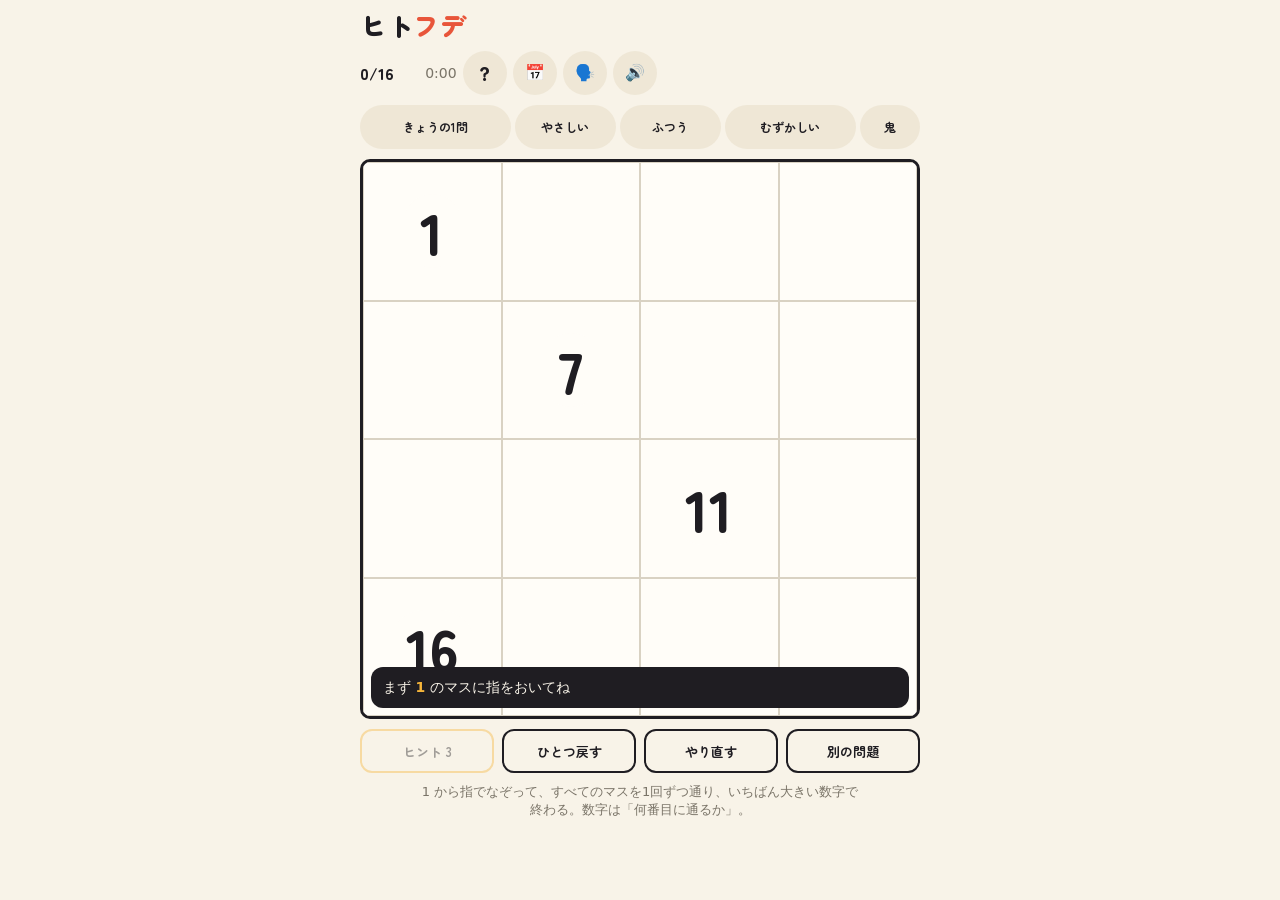
==== index.html @ 465e0c3b "Make challenge result replies explicit and preview-free" ====
<!doctype html>
<html lang="ja">
<head>
<meta charset="utf-8">
<meta name="viewport" content="width=device-width,initial-scale=1,viewport-fit=cover">
<title>ヒトフデ｜一筆書きロジックパズル</title>
<meta name="description" content="数字の手がかりをたよりに、すべてのマスを一筆でつなごう。毎日の問題や友だちとのタイム対戦も楽しめる無料パズル。">
<meta property="og:type" content="website">
<meta property="og:locale" content="ja_JP">
<meta property="og:site_name" content="ヒトフデ">
<meta property="og:title" content="ヒトフデ｜一筆書きロジックパズル">
<meta property="og:description" content="数字の手がかりをたよりに、すべてのマスを一筆でつなごう。毎日の問題や友だちとのタイム対戦も楽しめる無料パズル。">
<meta property="og:url" content="https://koheisuzuk25252525.github.io/hitofude/">
<meta property="og:image" content="https://koheisuzuk25252525.github.io/hitofude/assets/og-image.png">
<meta property="og:image:width" content="1200">
<meta property="og:image:height" content="630">
<meta property="og:image:alt" content="ヒトフデ。数字をたよりに、ひと筆でつなごう。">
<meta name="twitter:card" content="summary_large_image">
<meta name="twitter:title" content="ヒトフデ｜一筆書きロジックパズル">
<meta name="twitter:description" content="数字の手がかりをたよりに、すべてのマスを一筆でつなぐ無料パズル。">
<meta name="twitter:image" content="https://koheisuzuk25252525.github.io/hitofude/assets/og-image.png">
<meta name="claude:viewport-fit-sides" content="cover">
<link rel="stylesheet" href="https://fonts.googleapis.com/css2?family=Zen+Maru+Gothic:wght@500;700;900&display=swap">
<style>
[hidden]{display:none!important}
/* Layout: one-screen app. Header strip, square board centered, controls below. Flat pop palette shared with the book cover. */
:root{
  --bg:#f8f3e8; --fg:#1f1d22; --muted:#7a7468; --line:#d9d2c3; --cell:#fffdf8;
  --acc:#e8553a; --acc2:#2a9d9b; --acc3:#f6b53a; --ok:#2a9d6b; --pill:#efe7d6;
  --font-display:"Zen Maru Gothic","Hiragino Maru Gothic ProN","Hiragino Sans","Noto Sans JP",system-ui,sans-serif;
  --font-body:"Hiragino Sans","Noto Sans JP",system-ui,-apple-system,sans-serif;
}
@media (prefers-color-scheme: dark){ :root:not([data-theme="light"]){
  --bg:#1b1917; --fg:#f2ece0; --muted:#9a9388; --line:#3a3630; --cell:#262320;
  --acc:#ff7a5c; --acc2:#3fc0bd; --acc3:#ffc85a; --ok:#4fc08d; --pill:#2b2824; color-scheme:dark } }
:root[data-theme="dark"]{
  --bg:#1b1917; --fg:#f2ece0; --muted:#9a9388; --line:#3a3630; --cell:#262320;
  --acc:#ff7a5c; --acc2:#3fc0bd; --acc3:#ffc85a; --ok:#4fc08d; --pill:#2b2824; color-scheme:dark }
html,body{height:100%;width:100%;margin:0;overflow:hidden;overscroll-behavior:none}
body{position:fixed;inset:0;background:var(--bg);color:var(--fg);font-family:var(--font-body)}
.app-scroll{position:absolute;inset:0;overflow-y:auto;overflow-x:hidden;overscroll-behavior:none;
  -webkit-overflow-scrolling:touch;
  padding-left:max(16px,env(safe-area-inset-left,0px));padding-right:max(16px,env(safe-area-inset-right,0px));
  padding-block:6px 16px;display:flex;flex-direction:column;align-items:center;gap:10px;box-sizing:border-box;
  overscroll-behavior:none;touch-action:manipulation;-webkit-user-select:none;user-select:none}
.app-scroll>*{flex-shrink:0}
.top{width:100%;max-width:560px;display:grid;gap:8px;min-width:0}
h1{font-family:var(--font-display);font-weight:900;font-size:26px;margin:0;letter-spacing:.02em}
h1 span{color:var(--acc)}
.stats{font-variant-numeric:tabular-nums;color:var(--muted);font-size:14px;display:flex;align-items:center;flex-wrap:wrap;gap:6px;min-width:0}
#best{flex-basis:100%;order:1;overflow-wrap:anywhere}
.tabs{width:100%;max-width:560px;display:grid;grid-template-columns:minmax(0,1.5fr) repeat(2,minmax(0,1fr)) minmax(0,1.3fr) minmax(0,.6fr);gap:4px}
.tab{flex:1;border:0;background:var(--pill);color:var(--fg);font-family:var(--font-display);font-weight:700;
  font-size:12px;padding:9px 1px;min-width:0;min-height:44px;border-radius:999px;cursor:pointer;white-space:normal;overflow-wrap:anywhere;line-height:1.3}
.tab[aria-selected="true"]{background:var(--acc);color:#fff}
.tab:focus-visible,button:focus-visible{outline:3px solid var(--acc2);outline-offset:2px}
.boardwrap{width:100%;max-width:560px;position:relative;display:flex;align-items:center;justify-content:center}
.board{position:relative;width:100%;aspect-ratio:1;touch-action:none;box-sizing:border-box;
  background:var(--cell);border:3px solid var(--fg);border-radius:10px;overflow:hidden}
.board svg{position:absolute;inset:0;width:100%;height:100%;pointer-events:none}
.cells{position:absolute;inset:0;display:grid;grid-auto-rows:minmax(0,1fr)}
.c{min-height:0;min-width:0}
.c{display:flex;align-items:center;justify-content:center;font-family:var(--font-display);font-weight:900;
  color:var(--fg);border:1px solid var(--line);box-sizing:border-box;position:relative}
.c.vis{background:color-mix(in srgb,var(--acc) 18%,var(--cell))}
.c .n{position:relative;z-index:2;background:var(--cell);border-radius:999px;line-height:1;padding:.14em .3em}
.c.vis .n{background:transparent;color:#fff}
.c .k{position:absolute;left:4px;top:2px;font-size:.5em;font-weight:700;color:var(--fg);opacity:.55;z-index:2;line-height:1;font-variant-numeric:tabular-nums}
.c.head .k{opacity:1;color:var(--acc);font-size:.62em}
#count{font-family:var(--font-display);font-weight:900;color:var(--fg);font-size:16px}
#langtag{font-size:16px;min-width:1.2em}
.c.bad{animation:shake .25s}
@keyframes shake{25%{transform:translateX(-3px)}75%{transform:translateX(3px)}}
.c.just{animation:pop .28s cubic-bezier(.2,1.4,.4,1)}
@keyframes pop{0%{transform:scale(.86)}60%{transform:scale(1.08)}100%{transform:scale(1)}}
.c.hit .n{animation:ping .5s ease-out}
@keyframes ping{0%{transform:scale(1)}40%{transform:scale(1.45)}100%{transform:scale(1)}}
.c.win{animation:wave .6s ease-out both}
@keyframes wave{0%{background:var(--cell)}50%{background:color-mix(in srgb,var(--acc3) 60%,var(--cell))}100%{background:color-mix(in srgb,var(--acc) 18%,var(--cell))}}
#svg .head{animation:breathe 1.2s ease-in-out infinite;transform-box:fill-box;transform-origin:center}
@keyframes breathe{0%,100%{transform:scale(1);opacity:1}50%{transform:scale(1.35);opacity:.75}}
#svg .draw{stroke-dasharray:1000;stroke-dashoffset:1000;animation:draw 1.1s ease-out forwards}
@keyframes draw{to{stroke-dashoffset:0}}
#fx{position:absolute;inset:0;width:100%;height:100%;pointer-events:none;z-index:6}
.done{opacity:0;transform:scale(.96)}
.done.in{animation:rise .45s cubic-bezier(.2,1.3,.4,1) .35s forwards}
@keyframes rise{to{opacity:1;transform:scale(1)}}
.done h2{animation:none}
.iconbtn{border:0;background:var(--pill);color:var(--fg);width:44px;height:44px;flex:0 0 44px;border-radius:999px;font-size:16px;cursor:pointer;line-height:1}
.iconbtn[aria-pressed="false"]{opacity:.5}
#tab-oni{flex:.55}
#help{font-family:var(--font-display);font-weight:900}
.bar .btn{padding:10px 4px;font-size:13px}
#hint{border-color:var(--acc3)}
#hint:disabled{opacity:.4}
.c.glow{animation:glow 1s ease-in-out 3;box-shadow:inset 0 0 0 4px var(--acc3)}
@keyframes glow{50%{box-shadow:inset 0 0 0 4px var(--acc3),0 0 18px 4px var(--acc3)}}
.c.wrong{box-shadow:inset 0 0 0 4px var(--acc)}
.loading{position:absolute;inset:0;display:flex;flex-direction:column;align-items:center;justify-content:center;gap:10px;background:var(--cell);z-index:7;color:var(--muted);font-family:var(--font-display)}
.loading p{margin:0}
.spin{width:44px;height:44px;flex:0 0 44px;border-radius:50%;border:4px solid var(--line);border-top-color:var(--acc);animation:sp .8s linear infinite}
@keyframes sp{to{transform:rotate(360deg)}}
.coach{position:absolute;left:8px;right:8px;bottom:8px;z-index:6;background:var(--fg);color:var(--bg);border-radius:12px;padding:10px 12px;font-size:14px;line-height:1.5;pointer-events:none}
.coach b{color:var(--acc3)}
#cal[aria-pressed="false"]{opacity:1}
.panel{width:100%;max-width:560px;background:var(--pill);border-radius:14px;padding:10px 12px;box-sizing:border-box}
.panelhead{display:flex;justify-content:space-between;align-items:baseline;font-family:var(--font-display);margin-bottom:6px}
#streak{color:var(--acc);font-weight:900}
.calgrid{display:grid;grid-template-columns:repeat(7,1fr);gap:4px;font-variant-numeric:tabular-nums;font-size:12px}
.calgrid .d{aspect-ratio:1;display:flex;align-items:center;justify-content:center;border-radius:8px;background:var(--cell);color:var(--muted)}
.calgrid .d.done{background:var(--acc);color:#fff;font-weight:700}
.calgrid .d.today{outline:2px solid var(--acc2)}
.calgrid .w{text-align:center;color:var(--muted);font-size:11px}
.banner{width:100%;max-width:560px;background:color-mix(in srgb,var(--acc2) 18%,var(--bg));border:2px solid var(--acc2);border-radius:12px;padding:8px 12px;box-sizing:border-box;font-size:14px;text-align:center}
.banner strong{font-family:var(--font-display);font-variant-numeric:tabular-nums}
.verdict{font-family:var(--font-display);font-weight:900;font-size:18px;color:var(--acc2);margin:0}
.bar{width:100%;max-width:560px;display:grid;grid-template-columns:repeat(2,minmax(0,1fr));gap:8px}
@media(min-width:480px){.bar{grid-template-columns:repeat(4,minmax(0,1fr))}}
.btn{flex:1;border:2px solid var(--fg);background:transparent;color:var(--fg);font-family:var(--font-display);
  font-weight:700;font-size:14px;padding:10px;min-height:44px;min-width:0;overflow-wrap:anywhere;border-radius:12px;cursor:pointer}
.btn.primary{background:var(--fg);color:var(--bg)}
.hint{color:var(--muted);font-size:13px;text-align:center;max-width:440px;margin:0}
.hint.compact{display:none}
.top,.tabs,.bar{max-width:560px}
.done{position:absolute;inset:0;display:flex;flex-direction:column;align-items:center;justify-content:center;gap:8px;
  background:color-mix(in srgb,var(--bg) 88%,transparent);border-radius:10px;z-index:5;text-align:center;padding:16px}
.done h2{font-family:var(--font-display);font-weight:900;font-size:28px;margin:0;color:var(--acc)}
.done p{margin:0;font-variant-numeric:tabular-nums}
.done .row{display:flex;width:100%;max-width:360px;gap:8px;flex-wrap:wrap;justify-content:center}
.done .row .btn{flex:1 1 calc(50% - 8px);min-height:48px}
.credits{max-width:560px;width:100%;display:flex;flex-wrap:wrap;justify-content:center;gap:12px;font-size:12px;color:var(--muted);padding-bottom:12px}
.credits a{color:inherit;overflow-wrap:anywhere}
.toast{position:fixed;left:50%;bottom:calc(20px + env(safe-area-inset-bottom,0px));transform:translateX(-50%);
  background:var(--fg);color:var(--bg);padding:8px 14px;border-radius:999px;font-size:13px;opacity:0;transition:opacity .2s;pointer-events:none}
.toast.show{opacity:1}
@media (prefers-reduced-motion:reduce){.spin,.c.glow,.c.bad,.c.just,.c.hit .n,.c.win,#svg .head,#svg .draw{animation:none}.toast{transition:none}.done{opacity:1;transform:none}}
</style>
</head>
<body>
<main class="app-scroll" id="appScroll" aria-label="ヒトフデ">
<div class="top">
  <h1>ヒト<span>フデ</span></h1>
  <div class="stats"><span id="count">0/36</span><span id="langtag" aria-hidden="true"></span><span id="timer">0:00</span><span id="best" hidden></span><button class="iconbtn" id="help" aria-label="あそびかた">？</button><button class="iconbtn" id="cal" aria-pressed="false" aria-label="カレンダー">📅</button><button class="iconbtn" id="voice" aria-pressed="true" aria-label="数える声">🗣️</button><button class="iconbtn" id="snd" aria-pressed="true" aria-label="効果音">🔊</button></div>
</div>
<div class="tabs" role="tablist">
  <button class="tab" role="tab" data-mode="daily" aria-selected="true" id="tab-daily">きょうの1問</button>
  <button class="tab" role="tab" data-mode="easy" aria-selected="false" id="tab-easy">やさしい</button>
  <button class="tab" role="tab" data-mode="medium" aria-selected="false" id="tab-medium">ふつう</button>
  <button class="tab" role="tab" data-mode="hard" aria-selected="false" id="tab-hard">むずかしい</button>
  <button class="tab" role="tab" data-mode="oni" aria-selected="false" id="tab-oni">鬼</button>
</div>
<div class="panel" id="calpanel" hidden>
  <div class="panelhead"><strong id="calTitle"></strong><span id="streak"></span></div>
  <div class="calgrid" id="calgrid"></div>
  <p class="hint" style="margin-top:6px">きょうの1問をクリアした日に色がつきます。連続日数がストリーク。</p>
</div>
<div class="banner" id="challenge" hidden></div>
<div class="boardwrap">
  <div class="board" id="board">
    <div class="cells" id="cells"></div>
    <svg id="svg" viewBox="0 0 100 100" preserveAspectRatio="none" aria-hidden="true"></svg>
    <canvas id="fx" aria-hidden="true"></canvas>
    <div class="loading" id="loading" hidden><div class="spin"></div><p>鬼の問題を生成中…</p></div>
    <div class="loading" id="generationError" hidden role="alert">
      <p>問題を作れませんでした。</p>
      <button class="btn" id="retryGeneration">同じ問題でもう一度</button>
      <button class="btn" id="leaveGeneration">ふつうで遊ぶ</button>
    </div>
    <div class="done" id="done" hidden>
      <h2>クリア！</h2>
      <p id="doneText"></p>
      <div class="row">
        <button class="btn primary" id="share">結果をコピー</button>
        <button class="btn" id="dare">対戦を挑む</button>
        <button class="btn" id="copyDare">リンクをコピー</button>
        <button class="btn" id="next">つぎの問題</button>
      </div>
    </div>
  </div>
</div>
<div class="bar">
  <button class="btn" id="hint">ヒント <span id="hintLeft">3</span></button>
  <button class="btn" id="undo">ひとつ戻す</button>
  <button class="btn" id="clear">やり直す</button>
  <button class="btn" id="new">別の問題</button>
</div>
<p class="hint" id="instructions">1 から指でなぞって、すべてのマスを1回ずつ通り、いちばん大きい数字で終わる。数字は「何番目に通るか」。</p>
<footer class="credits" id="credits" hidden aria-label="制作者・作品一覧"></footer>
<div class="toast" id="toast" role="status"></div>
</main>

<script>
// ---------- seeded RNG ----------
function mulberry32(a){return function(){a|=0;a=a+0x6D2B79F5|0;let t=Math.imul(a^a>>>15,1|a);t=t+Math.imul(t^t>>>7,61|t)^t;return((t^t>>>14)>>>0)/4294967296}}
function shuffle(arr,rnd){for(let i=arr.length-1;i>0;i--){const j=Math.floor(rnd()*(i+1));[arr[i],arr[j]]=[arr[j],arr[i]]}return arr}

// ---------- generator (port of gen/path.py) ----------
function neighbors(r,c,R,C){const o=[];if(r+1<R)o.push([r+1,c]);if(r>0)o.push([r-1,c]);if(c+1<C)o.push([r,c+1]);if(c>0)o.push([r,c-1]);return o}
function randomHamiltonianPath(R,C,rnd){
  let path=[];for(let r=0;r<R;r++){const cols=[];for(let c=0;c<C;c++)cols.push(c);if(r%2)cols.reverse();for(const c of cols)path.push([r,c])}
  const n=path.length,iters=n*n*4;
  for(let it=0;it<iters;it++){
    if(rnd()<0.5)path.reverse();
    const end=path[n-1],prev=path[n-2];
    const cand=neighbors(end[0],end[1],R,C).filter(q=>!(q[0]===prev[0]&&q[1]===prev[1]));
    if(!cand.length)continue;
    const q=cand[Math.floor(rnd()*cand.length)];
    const i=path.findIndex(p=>p[0]===q[0]&&p[1]===q[1]);
    const tail=path.splice(i+1);tail.reverse();path=path.concat(tail);
  }
  if(rnd()<0.5)path.reverse();
  return path;
}
// clues: Map key "r,c" -> k (1-based)
function countSolutions(R,C,clues,limit=2){
  const N=R*C;const posOf=new Map();const grid=new Map();
  for(const [key,k] of clues){posOf.set(k,key.split(',').map(Number));grid.set(key,k)}
  const start=posOf.get(1),end=posOf.get(N);if(!start||!end)return 0;
  const nums=[...posOf.keys()].sort((a,b)=>a-b);
  const nextClue=k=>{let lo=0,hi=nums.length;while(lo<hi){const m=(lo+hi)>>1;if(nums[m]<=k)lo=m+1;else hi=m}return lo<nums.length?nums[lo]:null};
  const vis=Array.from({length:R},()=>new Array(C).fill(false));let found=0;
  function deadEnd(r,c,k){
    for(let rr=0;rr<R;rr++)for(let cc=0;cc<C;cc++){
      if(vis[rr][cc])continue;let deg=0,adj=false;
      for(const [nr,nc] of neighbors(rr,cc,R,C)){if(nr===r&&nc===c)adj=true;else if(!vis[nr][nc])deg++}
      if(deg===0){if(!(adj&&k+1===N&&rr===end[0]&&cc===end[1]))return true}
      else if(deg===1&&!adj&&!(rr===end[0]&&cc===end[1]))return true;
    }return false;
  }
  function dfs(r,c,k){
    if(found>=limit)return;
    if(k===N){found++;return}
    if(N-k>2&&deadEnd(r,c,k))return;
    const nk=nextClue(k);
    if(nk!==null){const [tr,tc]=posOf.get(nk);const d=Math.abs(tr-r)+Math.abs(tc-c),rem=nk-k;if(d>rem||((rem-d)&1))return}
    for(const [nr,nc] of neighbors(r,c,R,C)){
      if(vis[nr][nc])continue;const g=grid.get(nr+','+nc);
      if(g!==undefined&&g!==k+1)continue;
      if(g===undefined&&nk!==null&&k+1===nk)continue;
      vis[nr][nc]=true;dfs(nr,nc,k+1);vis[nr][nc]=false;
    }
  }
  vis[start[0]][start[1]]=true;dfs(start[0],start[1],1);return found;
}
function makePuzzle(R,C,difficulty,rnd){
  const path=randomHamiltonianPath(R,C,rnd),N=path.length;
  const key=p=>p[0]+','+p[1];
  const clues=new Map([[key(path[0]),1],[key(path[N-1]),N]]);
  const pool=shuffle([...Array(N-2).keys()].map(i=>i+1),rnd);
  while(countSolutions(R,C,clues)!==1){if(!pool.length)break;const i=pool.pop();clues.set(key(path[i]),i+1)}
  const removable=shuffle([...clues.keys()].filter(k=>clues.get(k)!==1&&clues.get(k)!==N),rnd);
  for(const k of removable){const v=clues.get(k);clues.delete(k);if(countSolutions(R,C,clues)!==1)clues.set(k,v)}
  const extra={easy:Math.max(2,Math.floor(N/6)),medium:Math.max(1,Math.floor(N/12)),hard:0}[difficulty];
  const cand=shuffle(path.filter(p=>!clues.has(key(p))),rnd);
  for(const p of cand.slice(0,extra))clues.set(key(p),path.findIndex(q=>q[0]===p[0]&&q[1]===p[1])+1);
  return {R,C,path,clues,difficulty};
}

// ---------- worker: 8×8 は数秒かかるので別スレッドで生成 ----------
const GENERATION_TIMEOUT_MS=20000;
let generationJob=null;
function cancelGeneration(){generationJob?.cancel()}
function genAsync(R,C,diff,sd){
  return new Promise((resolve,reject)=>{
    let worker=null,url=null,timer=null,settled=false;
    const complete=(error,p)=>{
      if(settled)return;settled=true;
      clearTimeout(timer);worker?.terminate();if(url)URL.revokeObjectURL(url);
      if(generationJob===job)generationJob=null;
      error?reject(error):resolve(p);
    };
    const job={cancel:()=>complete(new Error('generation cancelled'))};
    generationJob=job;
    try{
      const code=[mulberry32,shuffle,neighbors,randomHamiltonianPath,countSolutions,makePuzzle].map(f=>f.toString()).join('\n')+
        '\nonmessage=e=>{const {R,C,diff,sd}=e.data;postMessage(makePuzzle(R,C,diff,mulberry32(sd)))}';
      url=URL.createObjectURL(new Blob([code],{type:'text/javascript'}));
      worker=new Worker(url);
      worker.onmessage=e=>{
        const p=e.data;
        if(!p||p.R!==R||p.C!==C||!Array.isArray(p.path)||p.path.length!==R*C||!(p.clues instanceof Map)){
          complete(new Error('invalid generation result'));return;
        }
        complete(null,p);
      };
      worker.onerror=e=>{e.preventDefault();complete(new Error('worker error'))};
      worker.onmessageerror=()=>complete(new Error('worker message error'));
      timer=setTimeout(()=>complete(new Error('generation timeout')),GENERATION_TIMEOUT_MS);
      worker.postMessage({R,C,diff,sd});
    }catch(error){complete(error)}
  });
}
const TUTORIAL={R:4,C:4,difficulty:'easy',
  path:[[0,0],[0,1],[0,2],[0,3],[1,3],[1,2],[1,1],[1,0],[2,0],[2,1],[2,2],[2,3],[3,3],[3,2],[3,1],[3,0]],
  clues:new Map([['0,0',1],['3,0',16],['1,1',7],['2,2',11]])};

// ---------- audio (WebAudio synth, no files) ----------
const SFX={ctx:null,on:true,master:null,
  init(){if(this.ctx)return;try{this.ctx=new (window.AudioContext||window.webkitAudioContext)();this.master=this.ctx.createGain();this.master.gain.value=0.35;this.master.connect(this.ctx.destination)}catch(e){}},
  resume(){if(this.ctx&&this.ctx.state==='suspended')this.ctx.resume()},
  tone(freq,{type='triangle',dur=0.22,vol=1,delay=0,detune=0,glide=0}={}){
    if(!this.on||!this.ctx)return;const t=this.ctx.currentTime+delay;
    const o=this.ctx.createOscillator(),g=this.ctx.createGain();o.type=type;o.frequency.setValueAtTime(freq,t);o.detune.value=detune;
    if(glide)o.frequency.exponentialRampToValueAtTime(glide,t+dur);
    g.gain.setValueAtTime(0,t);g.gain.linearRampToValueAtTime(vol,t+0.006);g.gain.exponentialRampToValueAtTime(0.0008,t+dur);
    o.connect(g);g.connect(this.master);o.start(t);o.stop(t+dur+0.02);
  },
  // 1手目 C3 から最後の手で C7 に届くよう、4オクターブを N-1 等分してリセットせず上がり続ける
  total:36,
  freq(i){const n=Math.max(2,this.total);return 130.81*Math.pow(2,4*i/(n-1))},
  step(i){const f=this.freq(i);this.tone(f,{type:'triangle',dur:0.2,vol:0.9});this.tone(f*2,{type:'sine',dur:0.12,vol:0.18})},
  hit(i){this.step(i);const f=this.freq(i)*1.5;this.tone(f,{type:'sine',dur:0.5,vol:0.35,delay:0.02});this.tone(f*2,{type:'sine',dur:0.4,vol:0.1,delay:0.05})},
  back(i){this.tone(this.freq(Math.max(0,i))*0.5,{type:'sine',dur:0.14,vol:0.4})},
  bad(){this.tone(130,{type:'square',dur:0.13,vol:0.25,glide:70});this.tone(98,{type:'triangle',dur:0.18,vol:0.3,glide:60})},
  start(){this.tone(523.25,{type:'sine',dur:0.12,vol:0.3});this.tone(783.99,{type:'sine',dur:0.18,vol:0.25,delay:0.07})},
  clear(){const chord=[523.25,659.25,783.99,1046.5,1318.5];chord.forEach((f,i)=>{this.tone(f,{type:'triangle',dur:0.6,vol:0.6,delay:i*0.07});this.tone(f*2,{type:'sine',dur:0.5,vol:0.15,delay:i*0.07})});
    this.tone(2093,{type:'sine',dur:1.2,vol:0.2,delay:0.4})},
};
function buzz(ms){try{navigator.vibrate?.(ms)}catch(e){}}

// ---------- voice: 日本語で数える ----------
const VOICE={on:true,voices:[],
  init(){if(!('speechSynthesis' in window))return;const load=()=>{this.voices=speechSynthesis.getVoices()};load();speechSynthesis.onvoiceschanged=load},
  pick(lang){const v=this.voices;return v.find(x=>x.lang===lang)||v.find(x=>x.lang.startsWith(lang.slice(0,2)))||null},
  say(n){
    const lang='ja-JP';$('langtag').textContent='';
    if(!this.on||!('speechSynthesis' in window))return;
    try{speechSynthesis.cancel();const u=new SpeechSynthesisUtterance(String(n));u.lang=lang;const v=this.pick(lang);if(v)u.voice=v;u.rate=1.15;u.pitch=1.05;u.volume=0.9;speechSynthesis.speak(u)}catch(e){}
  },
  stop(){try{speechSynthesis.cancel()}catch(e){}$('langtag').textContent=''}
};

// ---------- audio unlock (iOS は pointerdown では音が解禁されない) ----------
try{if(navigator.audioSession)navigator.audioSession.type='playback'}catch(e){}   // マナーモードでも鳴らす（Safari 17+）
let unlocked=false;
function unlockAudio(){
  SFX.init();SFX.resume();
  try{const ctx=SFX.ctx;if(ctx){const b=ctx.createBuffer(1,1,22050),src=ctx.createBufferSource();src.buffer=b;src.connect(ctx.destination);src.start(0)}}catch(e){}
  try{if('speechSynthesis' in window&&!unlocked){VOICE.init();const u=new SpeechSynthesisUtterance(' ');u.volume=0;speechSynthesis.speak(u)}}catch(e){}
  if(SFX.ctx&&SFX.ctx.state==='running'){unlocked=true;for(const ev of ['touchend','click','keydown'])document.removeEventListener(ev,unlockAudio,true)}
}
for(const ev of ['touchend','click','keydown'])document.addEventListener(ev,unlockAudio,true);

// ---------- fx (confetti on canvas) ----------
const FX={cv:null,cx:null,parts:[],raf:0,
  burst(n=90){
    this.cv=this.cv||$('fx');const r=this.cv.getBoundingClientRect();this.cv.width=r.width*devicePixelRatio;this.cv.height=r.height*devicePixelRatio;
    this.cx=this.cv.getContext('2d');this.cx.setTransform(devicePixelRatio,0,0,devicePixelRatio,0,0);
    const cs=getComputedStyle(document.documentElement);const cols=['--acc','--acc2','--acc3','--ok'].map(v=>cs.getPropertyValue(v).trim());
    for(let i=0;i<n;i++){const a=-Math.PI/2+(Math.random()-0.5)*1.6;const sp=5+Math.random()*7;
      this.parts.push({x:r.width/2,y:r.height*0.55,vx:Math.cos(a)*sp,vy:Math.sin(a)*sp,g:0.22,w:4+Math.random()*5,h:6+Math.random()*8,rot:Math.random()*6.3,vr:(Math.random()-0.5)*0.3,c:cols[i%cols.length],life:1})}
    if(!this.raf)this.tick();
  },
  tick(){this.raf=requestAnimationFrame(()=>this.tick());const c=this.cx,r=this.cv.getBoundingClientRect();c.clearRect(0,0,r.width,r.height);
    this.parts=this.parts.filter(p=>p.life>0);
    for(const p of this.parts){p.vy+=p.g;p.x+=p.vx;p.y+=p.vy;p.vx*=0.985;p.rot+=p.vr;p.life-=0.011;
      c.save();c.translate(p.x,p.y);c.rotate(p.rot);c.globalAlpha=Math.max(0,Math.min(1,p.life*1.6));c.fillStyle=p.c;c.fillRect(-p.w/2,-p.h/2,p.w,p.h);c.restore()}
    if(!this.parts.length){cancelAnimationFrame(this.raf);this.raf=0;c.clearRect(0,0,r.width,r.height)}
  }
};

// ---------- game state ----------
const SIZES={easy:[5,5],medium:[6,6],hard:[7,7],daily:[6,6],oni:[8,8],tutorial:[4,4]};
const LABEL={easy:'やさしい',medium:'ふつう',hard:'むずかしい',daily:'きょうの1問',oni:'鬼',tutorial:'れんしゅう'};
const HINTS=3;let hintsLeft=HINTS,hintsUsed=0,coachStep=0;
let mode='daily',puz=null,route=[],seed=0,t0=0,timerId=null,finished=false,drawing=false,mistakes=0,rival=null,finalMs=null;
const SHARE_URL=location.origin+location.pathname;
const $=id=>document.getElementById(id);
const store={get(k){try{return JSON.parse(localStorage.getItem('hitofude:'+k))}catch(e){return null}},set(k,v){try{localStorage.setItem('hitofude:'+k,JSON.stringify(v))}catch(e){}}};
function todayKey(){const d=new Date();return d.getFullYear()*10000+(d.getMonth()+1)*100+d.getDate()}
function fmt(ms){const s=Math.floor(ms/1000);return Math.floor(s/60)+':'+String(s%60).padStart(2,'0')}
function toast(msg){const t=$('toast');t.textContent=msg;t.classList.add('show');clearTimeout(t._h);t._h=setTimeout(()=>t.classList.remove('show'),1500)}

let genToken=0;
function newGame(m,forcedSeed){
  mode=m;const tok=++genToken;
  cancelGeneration();endGesture();
  seed=forcedSeed!==undefined?forcedSeed:(m==='daily'?todayKey():(Date.now()^Math.floor(Math.random()*1e9))>>>0);
  const [R,C]=SIZES[m];
  puz=null;route=[];finished=false;finalMs=null;drawing=false;activePointer=null;lastPointer=null;mistakes=0;hintsLeft=HINTS;hintsUsed=0;VOICE.stop();
  if(!(forcedSeed!==undefined&&rival&&rival.seed===seed))rival=null;
  $('challenge').hidden=!rival;if(rival)$('challenge').innerHTML=`⚔️ 対戦中：相手のタイム <strong>${fmt(rival.ms)}</strong> を超えろ`;
  $('done').hidden=true;$('done').classList.remove('in');
  $('generationError').hidden=true;$('cells').replaceChildren();$('svg').replaceChildren();$('coach')?.remove();
  fitBoard();
  for(const b of document.querySelectorAll('.tab'))b.setAttribute('aria-selected',String(b.dataset.mode===m));
  const best=store.get('best:'+m);$('best').hidden=best===null||m==='tutorial';if(best!==null)$('best').textContent='ベスト '+fmt(best);
  clearInterval(timerId);t0=0;$('timer').textContent='0:00';
  syncHint();updateStreak();
  const diff=m==='daily'?'medium':m==='oni'?'hard':m;
  const apply=p=>{if(tok!==genToken)return;puz=p;SFX.total=R*C;$('loading').hidden=true;render();coach();syncHint()};
  if(m==='tutorial'){coachStep=0;apply(TUTORIAL);return Promise.resolve()}
  if(m==='oni'){
    $('loading').hidden=false;
    return genAsync(R,C,diff,seed).then(apply).catch(()=>{
      if(tok!==genToken)return;
      $('loading').hidden=true;$('generationError').hidden=false;syncHint();
    });
  }
  $('loading').hidden=true;apply(makePuzzle(R,C,diff,mulberry32(seed)));return Promise.resolve();
}
function syncHint(){$('hintLeft').textContent=hintsLeft;$('hint').disabled=!puz||hintsLeft<=0||mode==='tutorial'}
function useHint(){
  if(finished||!puz||hintsLeft<=0)return;
  const sol=puz.path;
  let ok=0;while(ok<route.length&&route[ok][0]===sol[ok][0]&&route[ok][1]===sol[ok][1])ok++;
  const cells=$('cells').children;
  for(const d of cells)d.classList.remove('glow','wrong');
  if(ok<route.length){
    route=route.slice(0,ok);drawRoute();toast(`${ok}マス目までは正解。そこから違う道です`);
    const lastOk=route[route.length-1];if(lastOk)cells[lastOk[0]*puz.C+lastOk[1]].classList.add('wrong');
  }else{
    const nx=sol[route.length];if(!nx)return;
    const d=cells[nx[0]*puz.C+nx[1]];d.classList.add('glow');d.addEventListener('animationend',()=>d.classList.remove('glow'),{once:true});
    toast(`${route.length+1}番目はここ`);
  }
  hintsLeft--;hintsUsed++;syncHint();SFX.init();SFX.tone(1318.5,{type:'sine',dur:0.35,vol:0.4});
  if(!t0)startTimer();
}
const COACH=[
  'まず <b>1</b> のマスに指をおいてね',
  'そのまま右へなぞって、上の段を進もう。<b>7</b> は7番目に通るマス',
  'いいね！ <b>11</b> を11番目に通るように下の段へ',
  '最後は <b>16</b> で終わり。全部のマスを1回ずつ通れたらクリア！'
];
function coach(){
  let el=document.getElementById('coach');
  if(mode!=='tutorial'||finished){el?.remove();return}
  if(!el){el=document.createElement('div');el.id='coach';el.className='coach';$('board').appendChild(el)}
  const n=route.length;coachStep=n===0?0:n<7?1:n<11?2:3;
  el.innerHTML=COACH[coachStep];
}
function startTimer(){if(t0)return;t0=Date.now();timerId=setInterval(()=>{$('timer').textContent=fmt(Date.now()-t0)},500)}

function fitBoard(){
  // 常に横幅いっぱい（上限560px）。高さが足りなければページをスクロールさせる。縮めてマスを小さくすることはしない
  const wrap=document.querySelector('.boardwrap'),b=$('board');
  const size=Math.min(wrap.clientWidth,560);
  b.style.width=size+'px';b.style.height=size+'px';
  const hint=$('instructions');hint.classList.toggle('compact',window.innerHeight<720);
}
function render(){
  const {R,C,clues}=puz;const cells=$('cells');cells.style.gridTemplateColumns=`repeat(${C},minmax(0,1fr))`;cells.style.gridTemplateRows=`repeat(${R},minmax(0,1fr))`;cells.innerHTML='';
  fitBoard();
  const fs=Math.max(14,Math.floor(($('board').clientWidth||360)/C*0.42));
  for(let r=0;r<R;r++)for(let c=0;c<C;c++){
    const d=document.createElement('div');d.className='c';d.dataset.r=r;d.dataset.c=c;d.style.fontSize=fs+'px';
    const k=clues.get(r+','+c);if(k){const s=document.createElement('span');s.className='n';s.textContent=k;d.appendChild(s)}
    cells.appendChild(d);
  }
  drawRoute();
}
function drawRoute(opts={}){
  const {R,C}=puz;const svg=$('svg');
  const pts=route.map(([r,c])=>[(c+0.5)*100/C,(r+0.5)*100/R]);
  const w=Math.max(2.5,100/C*0.34);
  const acc=getComputedStyle(document.documentElement).getPropertyValue('--acc').trim()||'#e8553a';
  let html='';
  if(pts.length>1)html+=`<polyline class="${opts.draw?'draw':''}" points="${pts.map(p=>p.join(',')).join(' ')}" fill="none" style="stroke:${acc};stroke-width:${w};stroke-linecap:round;stroke-linejoin:round"/>`;
  if(pts.length){const [hx,hy]=pts[pts.length-1];html+=`<circle class="head" cx="${hx}" cy="${hy}" r="${w*0.62}" style="fill:${acc}"/>`}
  svg.innerHTML=html;
  const order=new Map(route.map(([r,c],i)=>[r+','+c,i+1]));const headKey=route.length?route[route.length-1].join(','):null;
  for(const d of $('cells').children){const key=d.dataset.r+','+d.dataset.c;const i=order.get(key);
    d.classList.toggle('vis',i!==undefined);d.classList.toggle('head',key===headKey);
    let k=d.querySelector('.k');
    if(i!==undefined&&!puz.clues.has(key)){if(!k){k=document.createElement('span');k.className='k';d.appendChild(k)}k.textContent=i}
    else if(k)k.remove();}
  $('count').textContent=`${route.length}/${R*C}`;
  if(mode==='tutorial')coach();
}
function cellAt(x,y){const el=document.elementFromPoint(x,y);return el&&el.closest('.c')}
function tryStep(r,c){
  if(finished||!puz)return;
  const last=route[route.length-1];
  if(!last){ if(puz.clues.get(r+','+c)===1){route.push([r,c]);startTimer();drawRoute();SFX.start();VOICE.say(1);popCell(r,c,'just');buzz(8)}else{flash(r,c);SFX.bad()};return }
  if(last[0]===r&&last[1]===c)return;
  const prev=route[route.length-2];
  if(prev&&prev[0]===r&&prev[1]===c){route.pop();drawRoute();SFX.back(route.length-1);return}   // backtrack
  if(Math.abs(last[0]-r)+Math.abs(last[1]-c)!==1)return;
  if(route.some(p=>p[0]===r&&p[1]===c)){mistakes++;flash(r,c);SFX.bad();return}
  const k=puz.clues.get(r+','+c),step=route.length+1;
  if(k!==undefined&&k!==step){mistakes++;flash(r,c);SFX.bad();buzz([20,30,20]);toast(`そのマスは ${k} 番目`);return}
  route.push([r,c]);drawRoute();
  const i=route.length-1;
  VOICE.say(i+1);
  if(k!==undefined){SFX.hit(i);popCell(r,c,'hit');buzz(15)}else{SFX.step(i);popCell(r,c,'just');buzz(6)}
  if(route.length===puz.R*puz.C)finish();
}
function popCell(r,c,cls){const d=$('cells').children[r*puz.C+c];d.classList.remove(cls);void d.offsetWidth;d.classList.add(cls);d.addEventListener('animationend',()=>d.classList.remove(cls),{once:true})}
function flash(r,c){const d=$('cells').children[r*puz.C+c];d.classList.remove('bad');void d.offsetWidth;d.classList.add('bad')}
function finish(){
  if(finished||!puz)return;
  finalMs=Math.max(0,Date.now()-t0);finished=true;clearInterval(timerId);
  const ms=finalMs;$('timer').textContent=fmt(ms);
  if(mode!=='tutorial'){const best=store.get('best:'+mode);if(best===null||ms<best){store.set('best:'+mode,ms);$('best').hidden=false;$('best').textContent='ベスト '+fmt(ms)}}
  if(mode==='tutorial')store.set('tut',1);
  document.getElementById('coach')?.remove();
  if(mode==='daily')store.set('daily:'+seed,ms);
  const perfect=(mistakes===0&&hintsUsed===0?'  ✨パーフェクト':`  ミス${mistakes}`)+(hintsUsed?`  💡${hintsUsed}`:'');
  let verdict='';
  if(rival){verdict=ms<rival.ms?`🏆 勝ち！ 相手 ${fmt(rival.ms)}`:ms===rival.ms?`🤝 引き分け ${fmt(rival.ms)}`:`😵 負け… 相手 ${fmt(rival.ms)}`}
  $('doneText').innerHTML=`${LABEL[mode]} ${puz.R}×${puz.C}  ${fmt(ms)}${perfect}`+(verdict?`<br><span class="verdict">${verdict}</span>`:'');
  updateStreak();
  SFX.clear();buzz([30,40,30,40,80]);
  drawRoute({draw:true});
  const cells=$('cells').children;route.forEach(([r,c],i)=>{const d=cells[r*puz.C+c];d.classList.remove('win');d.style.animationDelay=(i*18)+'ms';void d.offsetWidth;d.classList.add('win')});
  setTimeout(()=>FX.burst(110),250);setTimeout(()=>FX.burst(60),650);
  $('next').textContent=mode==='tutorial'?'きょうの1問へ':'つぎの問題';$('dare').hidden=mode==='tutorial';$('copyDare').hidden=mode==='tutorial';
  $('share').textContent=rival?'対戦結果を返信':'結果をコピー';
  const dn=$('done');dn.hidden=false;dn.classList.remove('in');void dn.offsetWidth;dn.classList.add('in');
}
function emojiGrid(){
  const rows=[];for(let r=0;r<puz.R;r++){let row='';for(let c=0;c<puz.C;c++)row+=puz.clues.has(r+','+c)?'🟧':'⬜';rows.push(row)}return rows.join('\n');
}
function modeCode(){return {easy:'e',medium:'m',hard:'h',daily:'d',oni:'o'}[mode]}
function challengeLink(ms){return `${SHARE_URL}#c-${modeCode()}-${seed}-${Math.round(ms/1000)}`}
function shareText(withLink){
  const ms=finalMs??(t0?Math.max(0,Date.now()-t0):0);
  const d=mode==='daily'?new Date(Math.floor(seed/10000),Math.floor(seed/100)%100-1,seed%100):new Date();
  const head=mode==='daily'?`ヒトフデ きょうの1問 ${d.getFullYear()}/${d.getMonth()+1}/${d.getDate()}`:`ヒトフデ ${LABEL[mode]} ${puz.R}×${puz.C}`;
  const st=mode==='daily'?`  🔥${streakDays()}日`:'';
  const perfect=(mistakes===0&&hintsUsed===0?' ✨パーフェクト':` ミス${mistakes}`)+(hintsUsed?` 💡${hintsUsed}`:'');
  return `${head}\n⏱ ${fmt(ms)}${perfect}${st}\n${emojiGrid()}\n`+(withLink?`このタイムに挑む → ${challengeLink(ms)}`:SHARE_URL);
}
// Replying to a challenge is different from inviting a friend: send the score,
// not a puzzle grid and another URL preview. Both times are labeled by role.
function challengeResultText(){
  const ms=finalMs??(t0?Math.max(0,Date.now()-t0):0);
  const delta=Math.abs(ms-rival.ms),sec=Math.floor(delta/1000);
  const difference=delta===0?'同タイム':sec===0?'1秒未満':sec<60?sec+'秒':Math.floor(sec/60)+'分'+sec%60+'秒';
  const outcome=ms<rival.ms?'🎉 挑戦した人の勝ち！':ms===rival.ms?'🤝 引き分け！':'🏆 リンクを送った人の勝ち！';
  const extra=mistakes===0&&hintsUsed===0?'✨ ノーミス・ヒントなし':`ミス ${mistakes}回`+(hintsUsed?` ／ ヒント ${hintsUsed}回`:'');
  return `⚔️ ヒトフデ 対戦結果
${LABEL[mode]} ${puz.R}×${puz.C}

${outcome}
📩 リンクを送った人：${fmt(rival.ms)}
🎮 挑戦した人：${fmt(ms)}
タイム差：${difference}
${extra}`;
}
// ---------- streak / calendar ----------
function dayKey(d){return d.getFullYear()*10000+(d.getMonth()+1)*100+d.getDate()}
function streakDays(){
  let n=0;const d=new Date();
  if(store.get('daily:'+dayKey(d))===null)d.setDate(d.getDate()-1);   // 今日未クリアなら昨日から数える
  while(store.get('daily:'+dayKey(d))!==null){n++;d.setDate(d.getDate()-1)}
  return n;
}
function updateStreak(){
  const n=streakDays();$('streak').textContent=n?`🔥 ${n}日連続`:'';
  renderCalendar();
}
function renderCalendar(){
  const g=$('calgrid');if($('calpanel').hidden)return;
  const now=new Date();const y=now.getFullYear(),m=now.getMonth();
  $('calTitle').textContent=`${y}年${m+1}月`;
  const first=new Date(y,m,1).getDay();const days=new Date(y,m+1,0).getDate();
  let html=['日','月','火','水','木','金','土'].map(w=>`<div class="w">${w}</div>`).join('');
  for(let i=0;i<first;i++)html+='<div></div>';
  for(let d=1;d<=days;d++){const k=y*10000+(m+1)*100+d;const done=store.get('daily:'+k)!==null;const today=d===now.getDate();
    html+=`<div class="d${done?' done':''}${today?' today':''}">${d}</div>`}
  g.innerHTML=html;
}
// ---------- input ----------
const board=$('board');
let activePointer=null,lastPointer=null,pageScrollLock=null;
function lockPageScroll(){
  if(pageScrollLock)return;
  const scroller=$('appScroll');
  pageScrollLock={x:scroller.scrollLeft,y:scroller.scrollTop,overflowY:scroller.style.overflowY};
  // The document stays fixed; only this internal surface can scroll between games.
  scroller.style.overflowY='hidden';
}
function endGesture(){
  drawing=false;activePointer=null;lastPointer=null;
  if(!pageScrollLock)return;
  const saved=pageScrollLock;pageScrollLock=null;
  const scroller=$('appScroll');scroller.style.overflowY=saved.overflowY;
  scroller.scrollTo(saved.x,saved.y);
}
function pointerCell(point){
  if(!puz)return null;
  const rect=$('cells').getBoundingClientRect();
  if(point.x<rect.left||point.y<rect.top||point.x>=rect.right||point.y>=rect.bottom)return null;
  return [Math.floor((point.y-rect.top)/rect.height*puz.R),Math.floor((point.x-rect.left)/rect.width*puz.C)];
}
function tracePointer(point){
  const target=pointerCell(point);
  if(!target){lastPointer=null;return}
  const from=lastPointer||point;
  const rect=$('cells').getBoundingClientRect();
  const spacing=Math.min(rect.width/puz.C,rect.height/puz.R)/4;
  const steps=Math.max(1,Math.ceil(Math.hypot(point.x-from.x,point.y-from.y)/spacing));
  // Sample only the actual pointer segment. tryStep still rejects diagonals, revisits and wrong clues.
  let previous=pointerCell(from);
  if(!lastPointer&&previous)tryStep(...previous);
  for(let i=1;i<=steps;i++){
    const cell=pointerCell({x:from.x+(point.x-from.x)*i/steps,y:from.y+(point.y-from.y)*i/steps});
    if(cell&&(!previous||cell[0]!==previous[0]||cell[1]!==previous[1]))tryStep(...cell);
    previous=cell;
  }
  lastPointer=point;
}
board.addEventListener('pointerdown',e=>{
  if(!puz||finished||activePointer!==null||!e.isPrimary||e.button!==0)return;
  const point={x:e.clientX,y:e.clientY};if(!pointerCell(point))return;
  SFX.init();SFX.resume();VOICE.init();drawing=true;activePointer=e.pointerId;lastPointer=null;
  if(e.pointerType==='touch')lockPageScroll();
  if(e.cancelable)e.preventDefault();
  board.setPointerCapture(e.pointerId);tracePointer(point);
});
function movePointer(e){
  if(!drawing||e.pointerId!==activePointer)return;
  if(e.cancelable)e.preventDefault();
  const points=e.getCoalescedEvents?.()||[];
  for(const p of points)tracePointer({x:p.clientX,y:p.clientY});
  tracePointer({x:e.clientX,y:e.clientY});
}
function releasePointer(e){
  if(e.pointerId!==activePointer)return;
  endGesture();
}
// Safari needs an explicitly non-passive touch listener to cancel native panning.
for(const type of ['touchstart','touchmove'])document.addEventListener(type,e=>{
  if(drawing&&e.cancelable)e.preventDefault();
},{passive:false,capture:true});
window.addEventListener('blur',endGesture);
document.addEventListener('visibilitychange',()=>{if(document.hidden)endGesture()});
board.addEventListener('pointermove',movePointer);
board.addEventListener('pointerup',e=>{movePointer(e);releasePointer(e)});
board.addEventListener('pointercancel',releasePointer);
board.addEventListener('lostpointercapture',releasePointer);
$('retryGeneration').onclick=()=>newGame(mode,seed);
$('leaveGeneration').onclick=()=>newGame('medium');
$('undo').onclick=()=>{if(finished||!puz)return;route.pop();drawRoute()};
$('clear').onclick=()=>{if(finished||!puz)return;route=[];drawRoute();VOICE.stop()};
$('new').onclick=()=>newGame(mode==='daily'||mode==='tutorial'?'medium':mode);
$('hint').onclick=useHint;
$('help').onclick=()=>newGame('tutorial');
$('next').onclick=()=>newGame(mode==='tutorial'?'daily':mode==='daily'?'medium':mode);
async function copy(txt,okMsg){
  try{
    if(!navigator.clipboard?.writeText)throw new Error('clipboard unavailable');
    await navigator.clipboard.writeText(txt);toast(okMsg);
  }catch(e){
    const ta=document.createElement('textarea');ta.value=txt;document.body.appendChild(ta);ta.select();
    try{if(document.execCommand('copy'))toast(okMsg);else toast('コピーできませんでした')}
    catch(error){toast('コピーできませんでした')}
    finally{ta.remove()}
  }
}
// Use the system share sheet for a one-tap LINE / Messages invitation.
function challengeShareData(){
  const ms=finalMs??(t0?Math.max(0,Date.now()-t0):0);
  return {
    title:'ヒトフデで対戦！',
    text:`ヒトフデで対戦しよう！\n${LABEL[mode]} ${puz.R}×${puz.C}  私の記録 ${fmt(ms)}\nこのタイムを超えられる？`,
    url:challengeLink(ms)
  };
}
async function shareChallenge(){
  const data=challengeShareData();
  if(typeof navigator.share==='function'){
    try{
      // Must be called before any await to retain the user's click gesture.
      await navigator.share(data);
      return;
    }catch(e){
      if(e?.name==='AbortError')return; // User closed the share sheet.
    }
  }
  await copy(data.url,'対戦リンクをコピーしました');
}
$('dare').onclick=shareChallenge;
$('copyDare').onclick=()=>copy(challengeShareData().url,'対戦リンクをコピーしました');
$('cal').onclick=()=>{const pn=$('calpanel');pn.hidden=!pn.hidden;$('cal').setAttribute('aria-pressed',String(!pn.hidden));renderCalendar()};
async function shareResult(){
  if(!rival||!finished)return copy(shareText(false),'コピーしました');
  const text=challengeResultText();
  if(typeof navigator.share==='function'){
    try{
      // Call from the direct button gesture before awaiting anything.
      await navigator.share({text});
      return;
    }catch(e){
      if(e?.name==='AbortError')return;
    }
  }
  await copy(text,'対戦結果をコピーしました');
}
$('share').onclick=shareResult;
for(const b of document.querySelectorAll('.tab'))b.onclick=()=>newGame(b.dataset.mode);
SFX.on=store.get('sound2')!==false;
const sndBtn=$('snd');function syncSnd(){sndBtn.textContent=SFX.on?'🔊':'🔇';sndBtn.setAttribute('aria-pressed',String(SFX.on))}
sndBtn.onclick=()=>{SFX.on=!SFX.on;store.set('sound2',SFX.on);syncSnd();if(SFX.on){SFX.init();SFX.resume();SFX.step(4)}};syncSnd();
VOICE.on=store.get('voice2')!==false;VOICE.init();
const vBtn=$('voice');function syncV(){vBtn.setAttribute('aria-pressed',String(VOICE.on))}
vBtn.onclick=()=>{VOICE.on=!VOICE.on;store.set('voice2',VOICE.on);syncV();if(VOICE.on)VOICE.say(Math.max(1,route.length))};syncV();
document.fonts?.ready?.then(()=>{if(puz){fitBoard();drawRoute()}});
window.addEventListener('resize',()=>{if(puz){fitBoard();const fs=Math.max(14,Math.floor($('board').clientWidth/puz.C*0.42));for(const d of $('cells').children)d.style.fontSize=fs+'px';drawRoute()}});

// Configure real attribution here; empty fields do not produce placeholder links.
const SITE_CREDITS={name:'',creatorUrl:'',worksUrl:''};
function renderCredits(){
  const footer=$('credits');footer.replaceChildren();
  const link=(label,href)=>{
    if(!href)return;
    try{const url=new URL(href);if(url.protocol!=='https:')return;
      const a=document.createElement('a');a.textContent=label;a.href=url.href;footer.appendChild(a);
    }catch(e){}
  };
  if(SITE_CREDITS.name){const label=document.createElement('span');label.textContent='制作：'+SITE_CREDITS.name;footer.appendChild(label)}
  link('制作者について',SITE_CREDITS.creatorUrl);link('ほかの作品',SITE_CREDITS.worksUrl);
  footer.hidden=!footer.childElementCount;
}
renderCredits();

// ---------- boot (hot-reload aware) ----------
function start(data){
  const m=/^#c-([emhdo])-(\d+)-(\d+)$/.exec(location.hash||'');
  if(m){const md={e:'easy',m:'medium',h:'hard',d:'daily',o:'oni'}[m[1]];rival={seed:+m[2],ms:+m[3]*1000};newGame(md,+m[2]);toast('対戦モード：相手のタイムに挑戦！');return}
  if(data&&data.seed&&data.mode){rival=data.rival||null;newGame(data.mode,data.seed).then(()=>{if(!puz)return;route=data.route||[];if(route.length)startTimer();drawRoute()})}
  else newGame(store.get('tut')?'daily':'tutorial');
}
window.claude?.hot?.snapshot?.(()=>({mode,seed,route,rival}));
window.claude?.hot?.ready?window.claude.hot.ready(start):start(window.claude?.hot?.data??{});
</script>

</body>
</html>
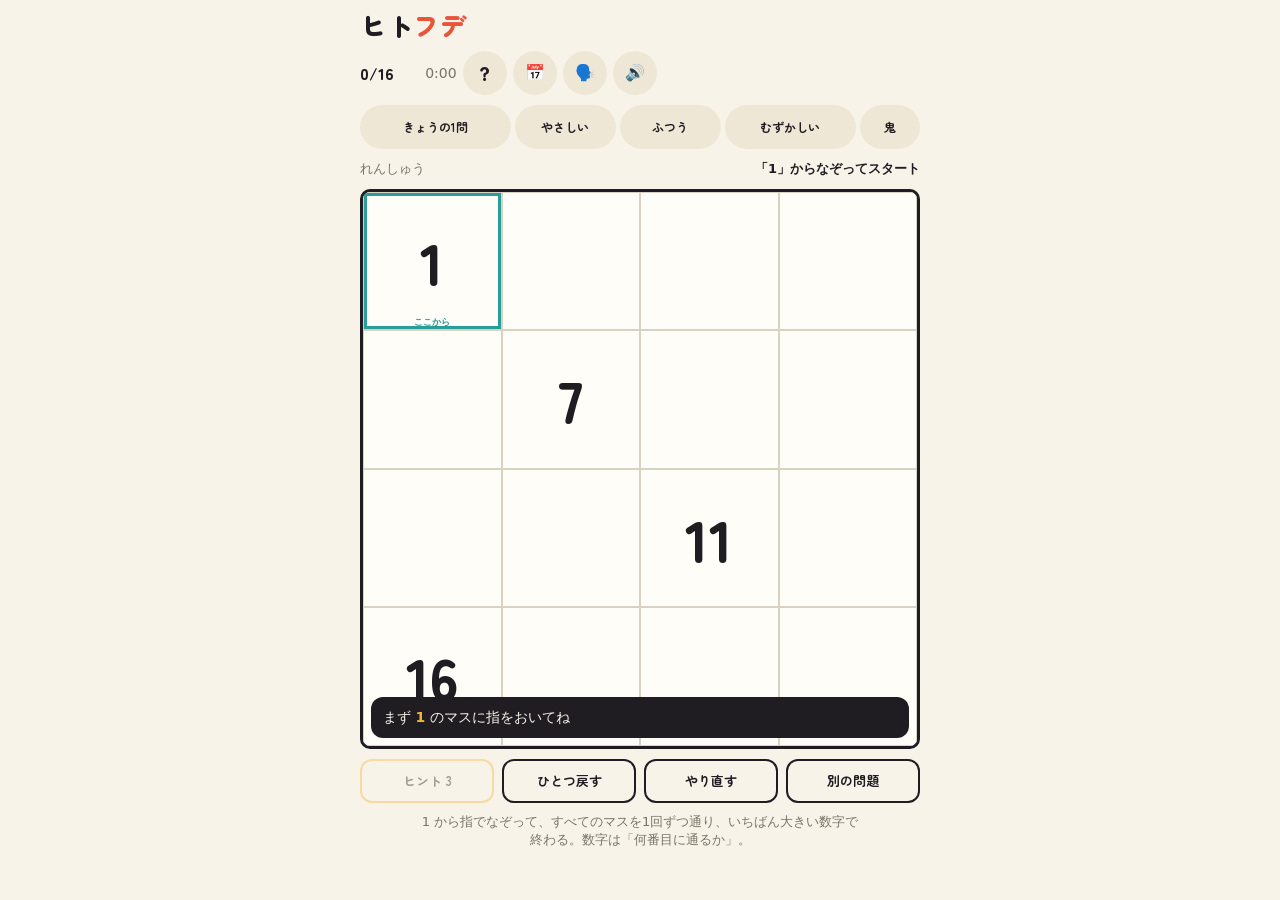
==== commit c2799cda: "Make short puzzle sessions easier to start and satisfying to finish" ====
--- a/index.html
+++ b/index.html
@@ -27,6 +27,7 @@
 :root{
   --bg:#f8f3e8; --fg:#1f1d22; --muted:#7a7468; --line:#d9d2c3; --cell:#fffdf8;
   --acc:#e8553a; --acc2:#2a9d9b; --acc3:#f6b53a; --ok:#2a9d6b; --pill:#efe7d6;
+  --hint-ink:#1f1d22;
   --font-display:"Zen Maru Gothic","Hiragino Maru Gothic ProN","Hiragino Sans","Noto Sans JP",system-ui,sans-serif;
   --font-body:"Hiragino Sans","Noto Sans JP",system-ui,-apple-system,sans-serif;
 }
@@ -67,6 +68,12 @@
 .c.vis .n{background:transparent;color:#fff}
 .c .k{position:absolute;left:4px;top:2px;font-size:.5em;font-weight:700;color:var(--fg);opacity:.55;z-index:2;line-height:1;font-variant-numeric:tabular-nums}
 .c.head .k{opacity:1;color:var(--acc);font-size:.62em}
+.c.target{box-shadow:inset 0 0 0 3px var(--acc2)}
+.c.start::after{content:'ここから';position:absolute;bottom:1px;left:0;right:0;text-align:center;
+  font:700 9px/1.2 var(--font-body);color:var(--acc2)}
+.play-context{width:100%;max-width:560px;display:flex;flex-wrap:wrap;align-items:baseline;justify-content:space-between;gap:4px 12px;font-size:13px;line-height:1.5}
+#playLabel{color:var(--muted)}
+#nextClue{font-weight:700}
 #count{font-family:var(--font-display);font-weight:900;color:var(--fg);font-size:16px}
 #langtag{font-size:16px;min-width:1.2em}
 .c.bad{animation:shake .25s}
@@ -82,10 +89,10 @@
 #svg .draw{stroke-dasharray:1000;stroke-dashoffset:1000;animation:draw 1.1s ease-out forwards}
 @keyframes draw{to{stroke-dashoffset:0}}
 #fx{position:absolute;inset:0;width:100%;height:100%;pointer-events:none;z-index:6}
-.done{opacity:0;transform:scale(.96)}
-.done.in{animation:rise .45s cubic-bezier(.2,1.3,.4,1) .35s forwards}
+.completion{opacity:0;transform:scale(.96)}
+.completion.in{animation:rise .45s cubic-bezier(.2,1.3,.4,1) .35s forwards}
 @keyframes rise{to{opacity:1;transform:scale(1)}}
-.done h2{animation:none}
+.completion h2{animation:none}
 .iconbtn{border:0;background:var(--pill);color:var(--fg);width:44px;height:44px;flex:0 0 44px;border-radius:999px;font-size:16px;cursor:pointer;line-height:1}
 .iconbtn[aria-pressed="false"]{opacity:.5}
 #tab-oni{flex:.55}
@@ -96,6 +103,10 @@
 .c.glow{animation:glow 1s ease-in-out 3;box-shadow:inset 0 0 0 4px var(--acc3)}
 @keyframes glow{50%{box-shadow:inset 0 0 0 4px var(--acc3),0 0 18px 4px var(--acc3)}}
 .c.wrong{box-shadow:inset 0 0 0 4px var(--acc)}
+.hint-marker{position:absolute;right:3px;top:3px;z-index:3;min-width:1.4em;padding:2px;border-radius:50%;
+  background:var(--acc3);color:var(--hint-ink);font:700 12px/1.2 var(--font-body);text-align:center;pointer-events:none}
+.hint-status{margin:0;padding:8px 12px;max-width:560px;box-sizing:border-box;border-radius:10px;
+  background:var(--pill);color:var(--fg);font-size:13px;line-height:1.5;text-align:center}
 .loading{position:absolute;inset:0;display:flex;flex-direction:column;align-items:center;justify-content:center;gap:10px;background:var(--cell);z-index:7;color:var(--muted);font-family:var(--font-display)}
 .loading p{margin:0}
 .spin{width:44px;height:44px;flex:0 0 44px;border-radius:50%;border:4px solid var(--line);border-top-color:var(--acc);animation:sp .8s linear infinite}
@@ -122,18 +133,22 @@
 .hint{color:var(--muted);font-size:13px;text-align:center;max-width:440px;margin:0}
 .hint.compact{display:none}
 .top,.tabs,.bar{max-width:560px}
-.done{position:absolute;inset:0;display:flex;flex-direction:column;align-items:center;justify-content:center;gap:8px;
+.completion{position:absolute;inset:0;display:flex;flex-direction:column;align-items:center;justify-content:center;gap:8px;
   background:color-mix(in srgb,var(--bg) 88%,transparent);border-radius:10px;z-index:5;text-align:center;padding:16px}
-.done h2{font-family:var(--font-display);font-weight:900;font-size:28px;margin:0;color:var(--acc)}
-.done p{margin:0;font-variant-numeric:tabular-nums}
-.done .row{display:flex;width:100%;max-width:360px;gap:8px;flex-wrap:wrap;justify-content:center}
-.done .row .btn{flex:1 1 calc(50% - 8px);min-height:48px}
+.completion h2{font-family:var(--font-display);font-weight:900;font-size:28px;margin:0;color:var(--acc)}
+.completion p{margin:0;font-variant-numeric:tabular-nums}
+#doneNote{font-size:13px;color:var(--muted);line-height:1.5}
+.textbtn{border:0;background:transparent;color:var(--fg);font:inherit;font-size:13px;min-height:44px;padding:8px 12px;cursor:pointer;text-decoration:underline;text-underline-offset:3px}
+.review-actions{width:100%;max-width:560px;display:flex;gap:8px}
+.review-actions .btn{flex:1}
+.completion .row{display:flex;width:100%;max-width:360px;gap:8px;flex-wrap:wrap;justify-content:center}
+.completion .row .btn{flex:1 1 calc(50% - 8px);min-height:48px}
 .credits{max-width:560px;width:100%;display:flex;flex-wrap:wrap;justify-content:center;gap:12px;font-size:12px;color:var(--muted);padding-bottom:12px}
 .credits a{color:inherit;overflow-wrap:anywhere}
 .toast{position:fixed;left:50%;bottom:calc(20px + env(safe-area-inset-bottom,0px));transform:translateX(-50%);
   background:var(--fg);color:var(--bg);padding:8px 14px;border-radius:999px;font-size:13px;opacity:0;transition:opacity .2s;pointer-events:none}
 .toast.show{opacity:1}
-@media (prefers-reduced-motion:reduce){.spin,.c.glow,.c.bad,.c.just,.c.hit .n,.c.win,#svg .head,#svg .draw{animation:none}.toast{transition:none}.done{opacity:1;transform:none}}
+@media (prefers-reduced-motion:reduce){.spin,.c.glow,.c.bad,.c.just,.c.hit .n,.c.win,#svg .head,#svg .draw{animation:none}.toast{transition:none}.completion{opacity:1;transform:none}.completion.in{animation:none}#svg .draw{stroke-dashoffset:0}}
 </style>
 </head>
 <body>
@@ -155,6 +170,7 @@
   <p class="hint" style="margin-top:6px">きょうの1問をクリアした日に色がつきます。連続日数がストリーク。</p>
 </div>
 <div class="banner" id="challenge" hidden></div>
+<div class="play-context"><span id="playLabel"></span><span id="nextClue"></span></div>
 <div class="boardwrap">
   <div class="board" id="board">
     <div class="cells" id="cells"></div>
@@ -166,24 +182,31 @@
       <button class="btn" id="retryGeneration">同じ問題でもう一度</button>
       <button class="btn" id="leaveGeneration">ふつうで遊ぶ</button>
     </div>
-    <div class="done" id="done" hidden>
-      <h2>クリア！</h2>
+    <div class="completion" id="done" hidden>
+      <h2>ひと筆、完成！</h2>
+      <p id="doneNote"></p>
       <p id="doneText"></p>
       <div class="row">
-        <button class="btn primary" id="share">結果をコピー</button>
+        <button class="btn primary" id="next">もう一問</button>
+        <button class="btn" id="share">結果をコピー</button>
         <button class="btn" id="dare">対戦を挑む</button>
         <button class="btn" id="copyDare">リンクをコピー</button>
-        <button class="btn" id="next">つぎの問題</button>
       </div>
+      <button class="textbtn" id="viewPath">完成した線を見る</button>
     </div>
   </div>
 </div>
-<div class="bar">
+<div class="review-actions" id="reviewActions" hidden>
+  <button class="btn" id="showResult">結果に戻る</button>
+  <button class="btn primary" id="reviewNext">もう一問</button>
+</div>
+<div class="bar" id="playActions">
   <button class="btn" id="hint">ヒント <span id="hintLeft">3</span></button>
   <button class="btn" id="undo">ひとつ戻す</button>
   <button class="btn" id="clear">やり直す</button>
   <button class="btn" id="new">別の問題</button>
 </div>
+<p class="hint-status" id="hintStatus" role="status" hidden></p>
 <p class="hint" id="instructions">1 から指でなぞって、すべてのマスを1回ずつ通り、いちばん大きい数字で終わる。数字は「何番目に通るか」。</p>
 <footer class="credits" id="credits" hidden aria-label="制作者・作品一覧"></footer>
 <div class="toast" id="toast" role="status"></div>
@@ -343,6 +366,7 @@
 
 // ---------- fx (confetti on canvas) ----------
 const FX={cv:null,cx:null,parts:[],raf:0,
+  stop(){cancelAnimationFrame(this.raf);this.raf=0;this.parts=[];if(this.cx)this.cx.clearRect(0,0,this.cv.width,this.cv.height)},
   burst(n=90){
     this.cv=this.cv||$('fx');const r=this.cv.getBoundingClientRect();this.cv.width=r.width*devicePixelRatio;this.cv.height=r.height*devicePixelRatio;
     this.cx=this.cv.getContext('2d');this.cx.setTransform(devicePixelRatio,0,0,devicePixelRatio,0,0);
@@ -374,13 +398,18 @@
 let genToken=0;
 function newGame(m,forcedSeed){
   mode=m;const tok=++genToken;
-  cancelGeneration();endGesture();
+  cancelGeneration();endGesture();clearHint();FX.stop();
   seed=forcedSeed!==undefined?forcedSeed:(m==='daily'?todayKey():(Date.now()^Math.floor(Math.random()*1e9))>>>0);
   const [R,C]=SIZES[m];
   puz=null;route=[];finished=false;finalMs=null;drawing=false;activePointer=null;lastPointer=null;mistakes=0;hintsLeft=HINTS;hintsUsed=0;VOICE.stop();
   if(!(forcedSeed!==undefined&&rival&&rival.seed===seed))rival=null;
   $('challenge').hidden=!rival;if(rival)$('challenge').innerHTML=`⚔️ 対戦中：相手のタイム <strong>${fmt(rival.ms)}</strong> を超えろ`;
   $('done').hidden=true;$('done').classList.remove('in');
+  $('reviewActions').hidden=true;$('playActions').hidden=false;
+  $('instructions').hidden=false;
+  $('undo').disabled=false;$('clear').disabled=false;
+  $('playLabel').textContent=m==='easy'?'さくっと一問':LABEL[m];
+  $('nextClue').textContent='問題を準備中…';
   $('generationError').hidden=true;$('cells').replaceChildren();$('svg').replaceChildren();$('coach')?.remove();
   fitBoard();
   for(const b of document.querySelectorAll('.tab'))b.setAttribute('aria-selected',String(b.dataset.mode===m));
@@ -394,28 +423,33 @@
     $('loading').hidden=false;
     return genAsync(R,C,diff,seed).then(apply).catch(()=>{
       if(tok!==genToken)return;
-      $('loading').hidden=true;$('generationError').hidden=false;syncHint();
+      $('loading').hidden=true;$('generationError').hidden=false;$('nextClue').textContent='もう一度お試しください';syncHint();
     });
   }
   $('loading').hidden=true;apply(makePuzzle(R,C,diff,mulberry32(seed)));return Promise.resolve();
 }
-function syncHint(){$('hintLeft').textContent=hintsLeft;$('hint').disabled=!puz||hintsLeft<=0||mode==='tutorial'}
+function syncHint(){$('hintLeft').textContent=hintsLeft;$('hint').disabled=finished||!puz||hintsLeft<=0||mode==='tutorial'||!!document.querySelector('.hint-marker')}
+function clearHint(){
+  for(const cell of $('cells').children){cell.classList.remove('glow','wrong');cell.querySelector('.hint-marker')?.remove()}
+  $('hintStatus').hidden=true;$('hintStatus').textContent='';syncHint();
+}
 function useHint(){
-  if(finished||!puz||hintsLeft<=0)return;
+  if(finished||!puz||hintsLeft<=0||mode==='tutorial'||document.querySelector('.hint-marker'))return;
   const sol=puz.path;
   let ok=0;while(ok<route.length&&route[ok][0]===sol[ok][0]&&route[ok][1]===sol[ok][1])ok++;
-  const cells=$('cells').children;
-  for(const d of cells)d.classList.remove('glow','wrong');
-  if(ok<route.length){
-    route=route.slice(0,ok);drawRoute();toast(`${ok}マス目までは正解。そこから違う道です`);
-    const lastOk=route[route.length-1];if(lastOk)cells[lastOk[0]*puz.C+lastOk[1]].classList.add('wrong');
-  }else{
-    const nx=sol[route.length];if(!nx)return;
-    const d=cells[nx[0]*puz.C+nx[1]];d.classList.add('glow');d.addEventListener('animationend',()=>d.classList.remove('glow'),{once:true});
-    toast(`${route.length+1}番目はここ`);
-  }
+  const next=sol[ok];if(!next)return;
+  const corrected=ok<route.length;
+  clearHint();
+  if(corrected){route=route.slice(0,ok);drawRoute()}
+  const cell=$('cells').children[next[0]*puz.C+next[1]];
+  cell.classList.add('glow');
+  const marker=document.createElement('span');marker.className='hint-marker';marker.textContent=ok+1;
+  marker.setAttribute('aria-label',`${ok+1}番目に進むマス`);cell.appendChild(marker);
+  $('hintStatus').textContent=(corrected?`${ok}マス目まで戻しました。`:'')+`${ok+1}番目は、色と数字の目印があるマスです。`;
+  $('hintStatus').hidden=false;
   hintsLeft--;hintsUsed++;syncHint();SFX.init();SFX.tone(1318.5,{type:'sine',dur:0.35,vol:0.4});
   if(!t0)startTimer();
+  cell.scrollIntoView({block:'nearest',inline:'nearest',behavior:matchMedia('(prefers-reduced-motion: reduce)').matches?'auto':'smooth'});
 }
 const COACH=[
   'まず <b>1</b> のマスに指をおいてね',
@@ -452,6 +486,8 @@
 }
 function drawRoute(opts={}){
   const {R,C}=puz;const svg=$('svg');
+  // Use only visible clues and the current step count; never reveal the solution here.
+  const next=Array.from(puz.clues.values()).filter(k=>k>route.length).sort((a,b)=>a-b)[0];
   const pts=route.map(([r,c])=>[(c+0.5)*100/C,(r+0.5)*100/R]);
   const w=Math.max(2.5,100/C*0.34);
   const acc=getComputedStyle(document.documentElement).getPropertyValue('--acc').trim()||'#e8553a';
@@ -462,25 +498,28 @@
   const order=new Map(route.map(([r,c],i)=>[r+','+c,i+1]));const headKey=route.length?route[route.length-1].join(','):null;
   for(const d of $('cells').children){const key=d.dataset.r+','+d.dataset.c;const i=order.get(key);
     d.classList.toggle('vis',i!==undefined);d.classList.toggle('head',key===headKey);
+    d.classList.toggle('target',!finished&&puz.clues.get(key)===next);
+    d.classList.toggle('start',!route.length&&puz.clues.get(key)===1);
     let k=d.querySelector('.k');
     if(i!==undefined&&!puz.clues.has(key)){if(!k){k=document.createElement('span');k.className='k';d.appendChild(k)}k.textContent=i}
     else if(k)k.remove();}
   $('count').textContent=`${route.length}/${R*C}`;
+  $('nextClue').textContent=route.length===R*C?'すべてのマスが、一本の線に。':!route.length?'「1」からなぞってスタート':`次の数字 ${next} まで、あと ${next-route.length} マス`;
   if(mode==='tutorial')coach();
 }
 function cellAt(x,y){const el=document.elementFromPoint(x,y);return el&&el.closest('.c')}
 function tryStep(r,c){
   if(finished||!puz)return;
   const last=route[route.length-1];
-  if(!last){ if(puz.clues.get(r+','+c)===1){route.push([r,c]);startTimer();drawRoute();SFX.start();VOICE.say(1);popCell(r,c,'just');buzz(8)}else{flash(r,c);SFX.bad()};return }
+  if(!last){ if(puz.clues.get(r+','+c)===1){clearHint();route.push([r,c]);startTimer();drawRoute();SFX.start();VOICE.say(1);popCell(r,c,'just');buzz(8)}else{flash(r,c);SFX.bad()};return }
   if(last[0]===r&&last[1]===c)return;
   const prev=route[route.length-2];
-  if(prev&&prev[0]===r&&prev[1]===c){route.pop();drawRoute();SFX.back(route.length-1);return}   // backtrack
+  if(prev&&prev[0]===r&&prev[1]===c){clearHint();route.pop();drawRoute();SFX.back(route.length-1);return}   // backtrack
   if(Math.abs(last[0]-r)+Math.abs(last[1]-c)!==1)return;
   if(route.some(p=>p[0]===r&&p[1]===c)){mistakes++;flash(r,c);SFX.bad();return}
   const k=puz.clues.get(r+','+c),step=route.length+1;
   if(k!==undefined&&k!==step){mistakes++;flash(r,c);SFX.bad();buzz([20,30,20]);toast(`そのマスは ${k} 番目`);return}
-  route.push([r,c]);drawRoute();
+  clearHint();route.push([r,c]);drawRoute();
   const i=route.length-1;
   VOICE.say(i+1);
   if(k!==undefined){SFX.hit(i);popCell(r,c,'hit');buzz(15)}else{SFX.step(i);popCell(r,c,'just');buzz(6)}
@@ -491,21 +530,30 @@
 function finish(){
   if(finished||!puz)return;
   finalMs=Math.max(0,Date.now()-t0);finished=true;clearInterval(timerId);
-  const ms=finalMs;$('timer').textContent=fmt(ms);
-  if(mode!=='tutorial'){const best=store.get('best:'+mode);if(best===null||ms<best){store.set('best:'+mode,ms);$('best').hidden=false;$('best').textContent='ベスト '+fmt(ms)}}
+  const ms=finalMs;$('timer').textContent=fmt(ms);syncHint();
+  const best=store.get('best:'+mode);
+  const improved=typeof best==='number'&&ms<best;
+  if(mode!=='tutorial'){if(best===null||improved){store.set('best:'+mode,ms);$('best').hidden=false;$('best').textContent='ベスト '+fmt(ms)}}
   if(mode==='tutorial')store.set('tut',1);
   document.getElementById('coach')?.remove();
   if(mode==='daily')store.set('daily:'+seed,ms);
-  const perfect=(mistakes===0&&hintsUsed===0?'  ✨パーフェクト':`  ミス${mistakes}`)+(hintsUsed?`  💡${hintsUsed}`:'');
+  $('doneNote').textContent=mode==='tutorial'?'準備できました。さくっと一問へ。':improved?'自己ベストを更新！':hintsUsed===0?'ヒントなしで、つながりました。':'考えた道が、一本につながりました。';
+  const help=hintsUsed?`  ヒント ${hintsUsed}回`:'';
   let verdict='';
   if(rival){verdict=ms<rival.ms?`🏆 勝ち！ 相手 ${fmt(rival.ms)}`:ms===rival.ms?`🤝 引き分け ${fmt(rival.ms)}`:`😵 負け… 相手 ${fmt(rival.ms)}`}
-  $('doneText').innerHTML=`${LABEL[mode]} ${puz.R}×${puz.C}  ${fmt(ms)}${perfect}`+(verdict?`<br><span class="verdict">${verdict}</span>`:'');
+  $('doneText').innerHTML=`${LABEL[mode]} ${puz.R}×${puz.C}  ${fmt(ms)}${help}`+(verdict?`<br><span class="verdict">${verdict}</span>`:'');
   updateStreak();
   SFX.clear();buzz([30,40,30,40,80]);
   drawRoute({draw:true});
   const cells=$('cells').children;route.forEach(([r,c],i)=>{const d=cells[r*puz.C+c];d.classList.remove('win');d.style.animationDelay=(i*18)+'ms';void d.offsetWidth;d.classList.add('win')});
-  setTimeout(()=>FX.burst(110),250);setTimeout(()=>FX.burst(60),650);
-  $('next').textContent=mode==='tutorial'?'きょうの1問へ':'つぎの問題';$('dare').hidden=mode==='tutorial';$('copyDare').hidden=mode==='tutorial';
+  const completedToken=genToken;
+  if(!matchMedia('(prefers-reduced-motion: reduce)').matches){
+    for(const [delay,n] of [[250,110],[650,60]])setTimeout(()=>{if(genToken===completedToken&&finished)FX.burst(n)},delay);
+  }
+  $('next').textContent=mode==='tutorial'?'さくっと一問へ':'もう一問';$('reviewNext').textContent=$('next').textContent;
+  $('dare').hidden=mode==='tutorial';$('copyDare').hidden=mode==='tutorial';
+  $('undo').disabled=true;$('clear').disabled=true;
+  $('playActions').hidden=true;$('instructions').hidden=true;
   $('share').textContent=rival?'対戦結果を返信':'結果をコピー';
   const dn=$('done');dn.hidden=false;dn.classList.remove('in');void dn.offsetWidth;dn.classList.add('in');
 }
@@ -633,12 +681,23 @@
 board.addEventListener('lostpointercapture',releasePointer);
 $('retryGeneration').onclick=()=>newGame(mode,seed);
 $('leaveGeneration').onclick=()=>newGame('medium');
-$('undo').onclick=()=>{if(finished||!puz)return;route.pop();drawRoute()};
-$('clear').onclick=()=>{if(finished||!puz)return;route=[];drawRoute();VOICE.stop()};
+$('undo').onclick=()=>{if(finished||!puz)return;clearHint();route.pop();drawRoute()};
+$('clear').onclick=()=>{if(finished||!puz)return;clearHint();route=[];drawRoute();VOICE.stop()};
 $('new').onclick=()=>newGame(mode==='daily'||mode==='tutorial'?'medium':mode);
 $('hint').onclick=useHint;
 $('help').onclick=()=>newGame('tutorial');
-$('next').onclick=()=>newGame(mode==='tutorial'?'daily':mode==='daily'?'medium':mode);
+function playNext(){return newGame(mode==='tutorial'?'easy':mode==='daily'?'medium':mode)}
+$('next').onclick=playNext;$('reviewNext').onclick=playNext;
+$('viewPath').onclick=()=>{
+  if(!finished)return;
+  $('done').hidden=true;$('playActions').hidden=true;$('reviewActions').hidden=false;
+  $('showResult').focus({preventScroll:true});
+};
+$('showResult').onclick=()=>{
+  if(!finished)return;
+  $('done').hidden=false;$('reviewActions').hidden=true;
+  $('viewPath').focus({preventScroll:true});
+};
 async function copy(txt,okMsg){
   try{
     if(!navigator.clipboard?.writeText)throw new Error('clipboard unavailable');
@@ -721,7 +780,7 @@
   const m=/^#c-([emhdo])-(\d+)-(\d+)$/.exec(location.hash||'');
   if(m){const md={e:'easy',m:'medium',h:'hard',d:'daily',o:'oni'}[m[1]];rival={seed:+m[2],ms:+m[3]*1000};newGame(md,+m[2]);toast('対戦モード：相手のタイムに挑戦！');return}
   if(data&&data.seed&&data.mode){rival=data.rival||null;newGame(data.mode,data.seed).then(()=>{if(!puz)return;route=data.route||[];if(route.length)startTimer();drawRoute()})}
-  else newGame(store.get('tut')?'daily':'tutorial');
+  else newGame(store.get('tut')?'easy':'tutorial');
 }
 window.claude?.hot?.snapshot?.(()=>({mode,seed,route,rival}));
 window.claude?.hot?.ready?window.claude.hot.ready(start):start(window.claude?.hot?.data??{});
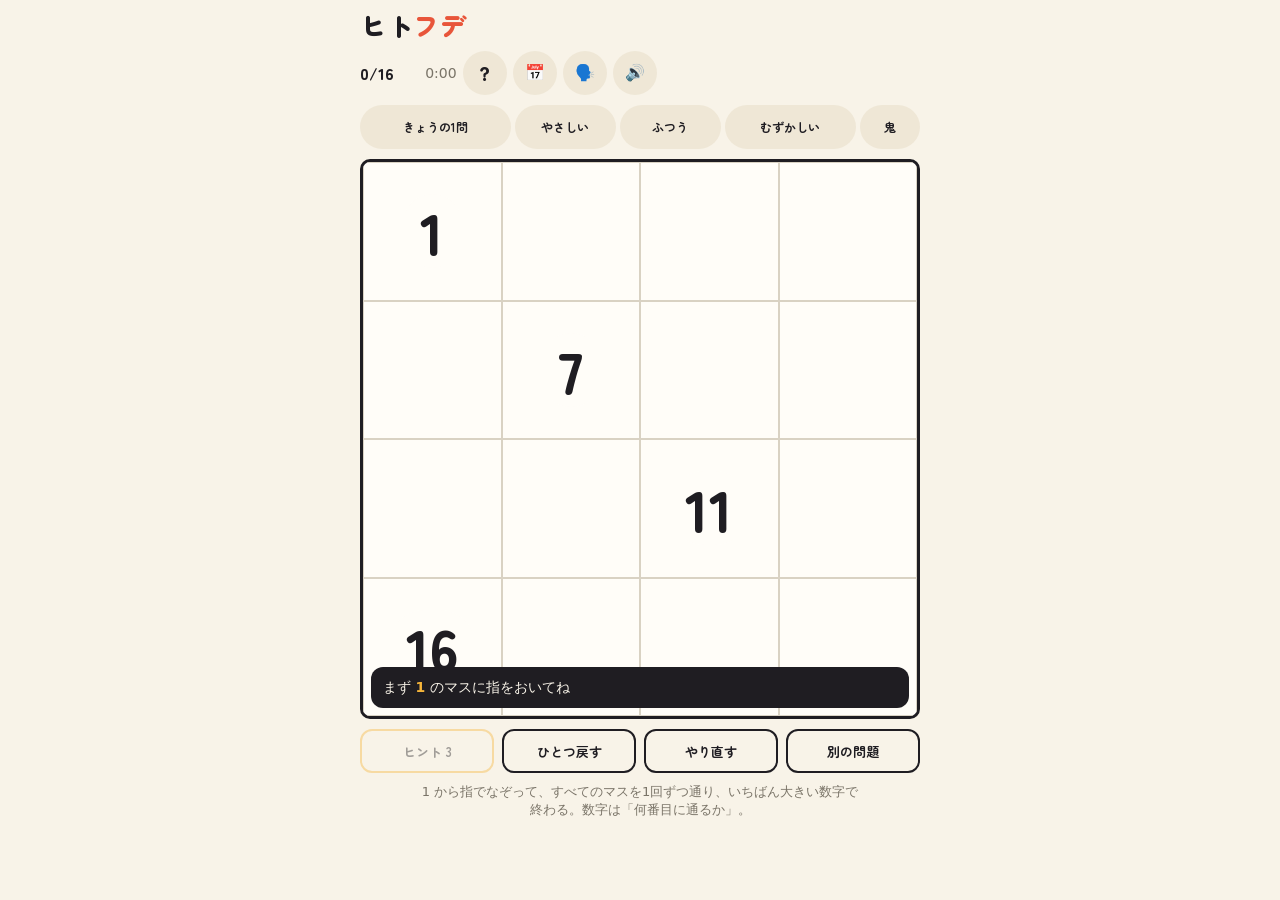
==== commit 4ad9d690: "Merge e4bb37e944e74ae7f5df9c7bb66a677951476ef1 into f135bebc4f0833cd3a57db9eb7593ce6c2dbccb6" ====
--- a/index.html
+++ b/index.html
@@ -68,12 +68,6 @@
 .c.vis .n{background:transparent;color:#fff}
 .c .k{position:absolute;left:4px;top:2px;font-size:.5em;font-weight:700;color:var(--fg);opacity:.55;z-index:2;line-height:1;font-variant-numeric:tabular-nums}
 .c.head .k{opacity:1;color:var(--acc);font-size:.62em}
-.c.target{box-shadow:inset 0 0 0 3px var(--acc2)}
-.c.start::after{content:'ここから';position:absolute;bottom:1px;left:0;right:0;text-align:center;
-  font:700 9px/1.2 var(--font-body);color:var(--acc2)}
-.play-context{width:100%;max-width:560px;display:flex;flex-wrap:wrap;align-items:baseline;justify-content:space-between;gap:4px 12px;font-size:13px;line-height:1.5}
-#playLabel{color:var(--muted)}
-#nextClue{font-weight:700}
 #count{font-family:var(--font-display);font-weight:900;color:var(--fg);font-size:16px}
 #langtag{font-size:16px;min-width:1.2em}
 .c.bad{animation:shake .25s}
@@ -89,10 +83,10 @@
 #svg .draw{stroke-dasharray:1000;stroke-dashoffset:1000;animation:draw 1.1s ease-out forwards}
 @keyframes draw{to{stroke-dashoffset:0}}
 #fx{position:absolute;inset:0;width:100%;height:100%;pointer-events:none;z-index:6}
-.completion{opacity:0;transform:scale(.96)}
-.completion.in{animation:rise .45s cubic-bezier(.2,1.3,.4,1) .35s forwards}
+.done{opacity:0;transform:scale(.96)}
+.done.in{animation:rise .45s cubic-bezier(.2,1.3,.4,1) .35s forwards}
 @keyframes rise{to{opacity:1;transform:scale(1)}}
-.completion h2{animation:none}
+.done h2{animation:none}
 .iconbtn{border:0;background:var(--pill);color:var(--fg);width:44px;height:44px;flex:0 0 44px;border-radius:999px;font-size:16px;cursor:pointer;line-height:1}
 .iconbtn[aria-pressed="false"]{opacity:.5}
 #tab-oni{flex:.55}
@@ -133,22 +127,18 @@
 .hint{color:var(--muted);font-size:13px;text-align:center;max-width:440px;margin:0}
 .hint.compact{display:none}
 .top,.tabs,.bar{max-width:560px}
-.completion{position:absolute;inset:0;display:flex;flex-direction:column;align-items:center;justify-content:center;gap:8px;
+.done{position:absolute;inset:0;display:flex;flex-direction:column;align-items:center;justify-content:center;gap:8px;
   background:color-mix(in srgb,var(--bg) 88%,transparent);border-radius:10px;z-index:5;text-align:center;padding:16px}
-.completion h2{font-family:var(--font-display);font-weight:900;font-size:28px;margin:0;color:var(--acc)}
-.completion p{margin:0;font-variant-numeric:tabular-nums}
-#doneNote{font-size:13px;color:var(--muted);line-height:1.5}
-.textbtn{border:0;background:transparent;color:var(--fg);font:inherit;font-size:13px;min-height:44px;padding:8px 12px;cursor:pointer;text-decoration:underline;text-underline-offset:3px}
-.review-actions{width:100%;max-width:560px;display:flex;gap:8px}
-.review-actions .btn{flex:1}
-.completion .row{display:flex;width:100%;max-width:360px;gap:8px;flex-wrap:wrap;justify-content:center}
-.completion .row .btn{flex:1 1 calc(50% - 8px);min-height:48px}
+.done h2{font-family:var(--font-display);font-weight:900;font-size:28px;margin:0;color:var(--acc)}
+.done p{margin:0;font-variant-numeric:tabular-nums}
+.done .row{display:flex;width:100%;max-width:360px;gap:8px;flex-wrap:wrap;justify-content:center}
+.done .row .btn{flex:1 1 calc(50% - 8px);min-height:48px}
 .credits{max-width:560px;width:100%;display:flex;flex-wrap:wrap;justify-content:center;gap:12px;font-size:12px;color:var(--muted);padding-bottom:12px}
 .credits a{color:inherit;overflow-wrap:anywhere}
 .toast{position:fixed;left:50%;bottom:calc(20px + env(safe-area-inset-bottom,0px));transform:translateX(-50%);
   background:var(--fg);color:var(--bg);padding:8px 14px;border-radius:999px;font-size:13px;opacity:0;transition:opacity .2s;pointer-events:none}
 .toast.show{opacity:1}
-@media (prefers-reduced-motion:reduce){.spin,.c.glow,.c.bad,.c.just,.c.hit .n,.c.win,#svg .head,#svg .draw{animation:none}.toast{transition:none}.completion{opacity:1;transform:none}.completion.in{animation:none}#svg .draw{stroke-dashoffset:0}}
+@media (prefers-reduced-motion:reduce){.spin,.c.glow,.c.bad,.c.just,.c.hit .n,.c.win,#svg .head,#svg .draw{animation:none}.toast{transition:none}.done{opacity:1;transform:none}}
 </style>
 </head>
 <body>
@@ -170,7 +160,6 @@
   <p class="hint" style="margin-top:6px">きょうの1問をクリアした日に色がつきます。連続日数がストリーク。</p>
 </div>
 <div class="banner" id="challenge" hidden></div>
-<div class="play-context"><span id="playLabel"></span><span id="nextClue"></span></div>
 <div class="boardwrap">
   <div class="board" id="board">
     <div class="cells" id="cells"></div>
@@ -182,25 +171,19 @@
       <button class="btn" id="retryGeneration">同じ問題でもう一度</button>
       <button class="btn" id="leaveGeneration">ふつうで遊ぶ</button>
     </div>
-    <div class="completion" id="done" hidden>
-      <h2>ひと筆、完成！</h2>
-      <p id="doneNote"></p>
+    <div class="done" id="done" hidden>
+      <h2>クリア！</h2>
       <p id="doneText"></p>
       <div class="row">
-        <button class="btn primary" id="next">もう一問</button>
-        <button class="btn" id="share">結果をコピー</button>
+        <button class="btn primary" id="share">結果をコピー</button>
         <button class="btn" id="dare">対戦を挑む</button>
         <button class="btn" id="copyDare">リンクをコピー</button>
+        <button class="btn" id="next">つぎの問題</button>
       </div>
-      <button class="textbtn" id="viewPath">完成した線を見る</button>
     </div>
   </div>
 </div>
-<div class="review-actions" id="reviewActions" hidden>
-  <button class="btn" id="showResult">結果に戻る</button>
-  <button class="btn primary" id="reviewNext">もう一問</button>
-</div>
-<div class="bar" id="playActions">
+<div class="bar">
   <button class="btn" id="hint">ヒント <span id="hintLeft">3</span></button>
   <button class="btn" id="undo">ひとつ戻す</button>
   <button class="btn" id="clear">やり直す</button>
@@ -366,7 +349,6 @@
 
 // ---------- fx (confetti on canvas) ----------
 const FX={cv:null,cx:null,parts:[],raf:0,
-  stop(){cancelAnimationFrame(this.raf);this.raf=0;this.parts=[];if(this.cx)this.cx.clearRect(0,0,this.cv.width,this.cv.height)},
   burst(n=90){
     this.cv=this.cv||$('fx');const r=this.cv.getBoundingClientRect();this.cv.width=r.width*devicePixelRatio;this.cv.height=r.height*devicePixelRatio;
     this.cx=this.cv.getContext('2d');this.cx.setTransform(devicePixelRatio,0,0,devicePixelRatio,0,0);
@@ -398,18 +380,13 @@
 let genToken=0;
 function newGame(m,forcedSeed){
   mode=m;const tok=++genToken;
-  cancelGeneration();endGesture();clearHint();FX.stop();
+  cancelGeneration();endGesture();clearHint();
   seed=forcedSeed!==undefined?forcedSeed:(m==='daily'?todayKey():(Date.now()^Math.floor(Math.random()*1e9))>>>0);
   const [R,C]=SIZES[m];
   puz=null;route=[];finished=false;finalMs=null;drawing=false;activePointer=null;lastPointer=null;mistakes=0;hintsLeft=HINTS;hintsUsed=0;VOICE.stop();
   if(!(forcedSeed!==undefined&&rival&&rival.seed===seed))rival=null;
   $('challenge').hidden=!rival;if(rival)$('challenge').innerHTML=`⚔️ 対戦中：相手のタイム <strong>${fmt(rival.ms)}</strong> を超えろ`;
   $('done').hidden=true;$('done').classList.remove('in');
-  $('reviewActions').hidden=true;$('playActions').hidden=false;
-  $('instructions').hidden=false;
-  $('undo').disabled=false;$('clear').disabled=false;
-  $('playLabel').textContent=m==='easy'?'さくっと一問':LABEL[m];
-  $('nextClue').textContent='問題を準備中…';
   $('generationError').hidden=true;$('cells').replaceChildren();$('svg').replaceChildren();$('coach')?.remove();
   fitBoard();
   for(const b of document.querySelectorAll('.tab'))b.setAttribute('aria-selected',String(b.dataset.mode===m));
@@ -423,7 +400,7 @@
     $('loading').hidden=false;
     return genAsync(R,C,diff,seed).then(apply).catch(()=>{
       if(tok!==genToken)return;
-      $('loading').hidden=true;$('generationError').hidden=false;$('nextClue').textContent='もう一度お試しください';syncHint();
+      $('loading').hidden=true;$('generationError').hidden=false;syncHint();
     });
   }
   $('loading').hidden=true;apply(makePuzzle(R,C,diff,mulberry32(seed)));return Promise.resolve();
@@ -486,8 +463,6 @@
 }
 function drawRoute(opts={}){
   const {R,C}=puz;const svg=$('svg');
-  // Use only visible clues and the current step count; never reveal the solution here.
-  const next=Array.from(puz.clues.values()).filter(k=>k>route.length).sort((a,b)=>a-b)[0];
   const pts=route.map(([r,c])=>[(c+0.5)*100/C,(r+0.5)*100/R]);
   const w=Math.max(2.5,100/C*0.34);
   const acc=getComputedStyle(document.documentElement).getPropertyValue('--acc').trim()||'#e8553a';
@@ -498,13 +473,10 @@
   const order=new Map(route.map(([r,c],i)=>[r+','+c,i+1]));const headKey=route.length?route[route.length-1].join(','):null;
   for(const d of $('cells').children){const key=d.dataset.r+','+d.dataset.c;const i=order.get(key);
     d.classList.toggle('vis',i!==undefined);d.classList.toggle('head',key===headKey);
-    d.classList.toggle('target',!finished&&puz.clues.get(key)===next);
-    d.classList.toggle('start',!route.length&&puz.clues.get(key)===1);
     let k=d.querySelector('.k');
     if(i!==undefined&&!puz.clues.has(key)){if(!k){k=document.createElement('span');k.className='k';d.appendChild(k)}k.textContent=i}
     else if(k)k.remove();}
   $('count').textContent=`${route.length}/${R*C}`;
-  $('nextClue').textContent=route.length===R*C?'すべてのマスが、一本の線に。':!route.length?'「1」からなぞってスタート':`次の数字 ${next} まで、あと ${next-route.length} マス`;
   if(mode==='tutorial')coach();
 }
 function cellAt(x,y){const el=document.elementFromPoint(x,y);return el&&el.closest('.c')}
@@ -531,29 +503,20 @@
   if(finished||!puz)return;
   finalMs=Math.max(0,Date.now()-t0);finished=true;clearInterval(timerId);
   const ms=finalMs;$('timer').textContent=fmt(ms);syncHint();
-  const best=store.get('best:'+mode);
-  const improved=typeof best==='number'&&ms<best;
-  if(mode!=='tutorial'){if(best===null||improved){store.set('best:'+mode,ms);$('best').hidden=false;$('best').textContent='ベスト '+fmt(ms)}}
+  if(mode!=='tutorial'){const best=store.get('best:'+mode);if(best===null||ms<best){store.set('best:'+mode,ms);$('best').hidden=false;$('best').textContent='ベスト '+fmt(ms)}}
   if(mode==='tutorial')store.set('tut',1);
   document.getElementById('coach')?.remove();
   if(mode==='daily')store.set('daily:'+seed,ms);
-  $('doneNote').textContent=mode==='tutorial'?'準備できました。さくっと一問へ。':improved?'自己ベストを更新！':hintsUsed===0?'ヒントなしで、つながりました。':'考えた道が、一本につながりました。';
-  const help=hintsUsed?`  ヒント ${hintsUsed}回`:'';
+  const perfect=(mistakes===0&&hintsUsed===0?'  ✨パーフェクト':`  ミス${mistakes}`)+(hintsUsed?`  💡${hintsUsed}`:'');
   let verdict='';
   if(rival){verdict=ms<rival.ms?`🏆 勝ち！ 相手 ${fmt(rival.ms)}`:ms===rival.ms?`🤝 引き分け ${fmt(rival.ms)}`:`😵 負け… 相手 ${fmt(rival.ms)}`}
-  $('doneText').innerHTML=`${LABEL[mode]} ${puz.R}×${puz.C}  ${fmt(ms)}${help}`+(verdict?`<br><span class="verdict">${verdict}</span>`:'');
+  $('doneText').innerHTML=`${LABEL[mode]} ${puz.R}×${puz.C}  ${fmt(ms)}${perfect}`+(verdict?`<br><span class="verdict">${verdict}</span>`:'');
   updateStreak();
   SFX.clear();buzz([30,40,30,40,80]);
   drawRoute({draw:true});
   const cells=$('cells').children;route.forEach(([r,c],i)=>{const d=cells[r*puz.C+c];d.classList.remove('win');d.style.animationDelay=(i*18)+'ms';void d.offsetWidth;d.classList.add('win')});
-  const completedToken=genToken;
-  if(!matchMedia('(prefers-reduced-motion: reduce)').matches){
-    for(const [delay,n] of [[250,110],[650,60]])setTimeout(()=>{if(genToken===completedToken&&finished)FX.burst(n)},delay);
-  }
-  $('next').textContent=mode==='tutorial'?'さくっと一問へ':'もう一問';$('reviewNext').textContent=$('next').textContent;
-  $('dare').hidden=mode==='tutorial';$('copyDare').hidden=mode==='tutorial';
-  $('undo').disabled=true;$('clear').disabled=true;
-  $('playActions').hidden=true;$('instructions').hidden=true;
+  setTimeout(()=>FX.burst(110),250);setTimeout(()=>FX.burst(60),650);
+  $('next').textContent=mode==='tutorial'?'きょうの1問へ':'つぎの問題';$('dare').hidden=mode==='tutorial';$('copyDare').hidden=mode==='tutorial';
   $('share').textContent=rival?'対戦結果を返信':'結果をコピー';
   const dn=$('done');dn.hidden=false;dn.classList.remove('in');void dn.offsetWidth;dn.classList.add('in');
 }
@@ -686,18 +649,7 @@
 $('new').onclick=()=>newGame(mode==='daily'||mode==='tutorial'?'medium':mode);
 $('hint').onclick=useHint;
 $('help').onclick=()=>newGame('tutorial');
-function playNext(){return newGame(mode==='tutorial'?'easy':mode==='daily'?'medium':mode)}
-$('next').onclick=playNext;$('reviewNext').onclick=playNext;
-$('viewPath').onclick=()=>{
-  if(!finished)return;
-  $('done').hidden=true;$('playActions').hidden=true;$('reviewActions').hidden=false;
-  $('showResult').focus({preventScroll:true});
-};
-$('showResult').onclick=()=>{
-  if(!finished)return;
-  $('done').hidden=false;$('reviewActions').hidden=true;
-  $('viewPath').focus({preventScroll:true});
-};
+$('next').onclick=()=>newGame(mode==='tutorial'?'daily':mode==='daily'?'medium':mode);
 async function copy(txt,okMsg){
   try{
     if(!navigator.clipboard?.writeText)throw new Error('clipboard unavailable');
@@ -780,7 +732,7 @@
   const m=/^#c-([emhdo])-(\d+)-(\d+)$/.exec(location.hash||'');
   if(m){const md={e:'easy',m:'medium',h:'hard',d:'daily',o:'oni'}[m[1]];rival={seed:+m[2],ms:+m[3]*1000};newGame(md,+m[2]);toast('対戦モード：相手のタイムに挑戦！');return}
   if(data&&data.seed&&data.mode){rival=data.rival||null;newGame(data.mode,data.seed).then(()=>{if(!puz)return;route=data.route||[];if(route.length)startTimer();drawRoute()})}
-  else newGame(store.get('tut')?'easy':'tutorial');
+  else newGame(store.get('tut')?'daily':'tutorial');
 }
 window.claude?.hot?.snapshot?.(()=>({mode,seed,route,rival}));
 window.claude?.hot?.ready?window.claude.hot.ready(start):start(window.claude?.hot?.data??{});
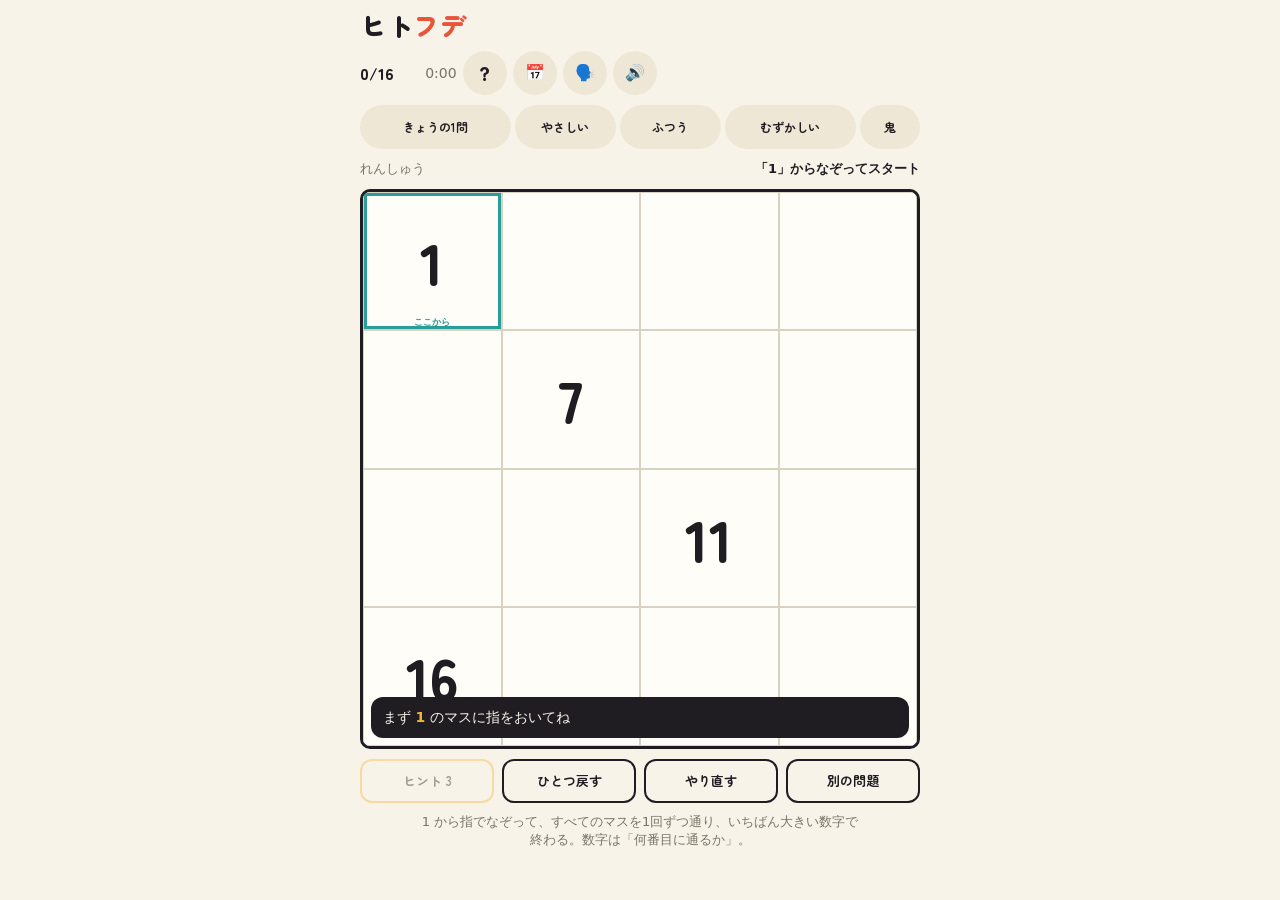
==== commit a313d2af: "Merge c2799cda36bc4bf4e5db170c31cce4f80f85592d into f135bebc4f0833cd3a57db9eb7593ce6c2dbccb6" ====
--- a/index.html
+++ b/index.html
@@ -68,6 +68,12 @@
 .c.vis .n{background:transparent;color:#fff}
 .c .k{position:absolute;left:4px;top:2px;font-size:.5em;font-weight:700;color:var(--fg);opacity:.55;z-index:2;line-height:1;font-variant-numeric:tabular-nums}
 .c.head .k{opacity:1;color:var(--acc);font-size:.62em}
+.c.target{box-shadow:inset 0 0 0 3px var(--acc2)}
+.c.start::after{content:'ここから';position:absolute;bottom:1px;left:0;right:0;text-align:center;
+  font:700 9px/1.2 var(--font-body);color:var(--acc2)}
+.play-context{width:100%;max-width:560px;display:flex;flex-wrap:wrap;align-items:baseline;justify-content:space-between;gap:4px 12px;font-size:13px;line-height:1.5}
+#playLabel{color:var(--muted)}
+#nextClue{font-weight:700}
 #count{font-family:var(--font-display);font-weight:900;color:var(--fg);font-size:16px}
 #langtag{font-size:16px;min-width:1.2em}
 .c.bad{animation:shake .25s}
@@ -83,10 +89,10 @@
 #svg .draw{stroke-dasharray:1000;stroke-dashoffset:1000;animation:draw 1.1s ease-out forwards}
 @keyframes draw{to{stroke-dashoffset:0}}
 #fx{position:absolute;inset:0;width:100%;height:100%;pointer-events:none;z-index:6}
-.done{opacity:0;transform:scale(.96)}
-.done.in{animation:rise .45s cubic-bezier(.2,1.3,.4,1) .35s forwards}
+.completion{opacity:0;transform:scale(.96)}
+.completion.in{animation:rise .45s cubic-bezier(.2,1.3,.4,1) .35s forwards}
 @keyframes rise{to{opacity:1;transform:scale(1)}}
-.done h2{animation:none}
+.completion h2{animation:none}
 .iconbtn{border:0;background:var(--pill);color:var(--fg);width:44px;height:44px;flex:0 0 44px;border-radius:999px;font-size:16px;cursor:pointer;line-height:1}
 .iconbtn[aria-pressed="false"]{opacity:.5}
 #tab-oni{flex:.55}
@@ -127,18 +133,22 @@
 .hint{color:var(--muted);font-size:13px;text-align:center;max-width:440px;margin:0}
 .hint.compact{display:none}
 .top,.tabs,.bar{max-width:560px}
-.done{position:absolute;inset:0;display:flex;flex-direction:column;align-items:center;justify-content:center;gap:8px;
+.completion{position:absolute;inset:0;display:flex;flex-direction:column;align-items:center;justify-content:center;gap:8px;
   background:color-mix(in srgb,var(--bg) 88%,transparent);border-radius:10px;z-index:5;text-align:center;padding:16px}
-.done h2{font-family:var(--font-display);font-weight:900;font-size:28px;margin:0;color:var(--acc)}
-.done p{margin:0;font-variant-numeric:tabular-nums}
-.done .row{display:flex;width:100%;max-width:360px;gap:8px;flex-wrap:wrap;justify-content:center}
-.done .row .btn{flex:1 1 calc(50% - 8px);min-height:48px}
+.completion h2{font-family:var(--font-display);font-weight:900;font-size:28px;margin:0;color:var(--acc)}
+.completion p{margin:0;font-variant-numeric:tabular-nums}
+#doneNote{font-size:13px;color:var(--muted);line-height:1.5}
+.textbtn{border:0;background:transparent;color:var(--fg);font:inherit;font-size:13px;min-height:44px;padding:8px 12px;cursor:pointer;text-decoration:underline;text-underline-offset:3px}
+.review-actions{width:100%;max-width:560px;display:flex;gap:8px}
+.review-actions .btn{flex:1}
+.completion .row{display:flex;width:100%;max-width:360px;gap:8px;flex-wrap:wrap;justify-content:center}
+.completion .row .btn{flex:1 1 calc(50% - 8px);min-height:48px}
 .credits{max-width:560px;width:100%;display:flex;flex-wrap:wrap;justify-content:center;gap:12px;font-size:12px;color:var(--muted);padding-bottom:12px}
 .credits a{color:inherit;overflow-wrap:anywhere}
 .toast{position:fixed;left:50%;bottom:calc(20px + env(safe-area-inset-bottom,0px));transform:translateX(-50%);
   background:var(--fg);color:var(--bg);padding:8px 14px;border-radius:999px;font-size:13px;opacity:0;transition:opacity .2s;pointer-events:none}
 .toast.show{opacity:1}
-@media (prefers-reduced-motion:reduce){.spin,.c.glow,.c.bad,.c.just,.c.hit .n,.c.win,#svg .head,#svg .draw{animation:none}.toast{transition:none}.done{opacity:1;transform:none}}
+@media (prefers-reduced-motion:reduce){.spin,.c.glow,.c.bad,.c.just,.c.hit .n,.c.win,#svg .head,#svg .draw{animation:none}.toast{transition:none}.completion{opacity:1;transform:none}.completion.in{animation:none}#svg .draw{stroke-dashoffset:0}}
 </style>
 </head>
 <body>
@@ -160,6 +170,7 @@
   <p class="hint" style="margin-top:6px">きょうの1問をクリアした日に色がつきます。連続日数がストリーク。</p>
 </div>
 <div class="banner" id="challenge" hidden></div>
+<div class="play-context"><span id="playLabel"></span><span id="nextClue"></span></div>
 <div class="boardwrap">
   <div class="board" id="board">
     <div class="cells" id="cells"></div>
@@ -171,19 +182,25 @@
       <button class="btn" id="retryGeneration">同じ問題でもう一度</button>
       <button class="btn" id="leaveGeneration">ふつうで遊ぶ</button>
     </div>
-    <div class="done" id="done" hidden>
-      <h2>クリア！</h2>
+    <div class="completion" id="done" hidden>
+      <h2>ひと筆、完成！</h2>
+      <p id="doneNote"></p>
       <p id="doneText"></p>
       <div class="row">
-        <button class="btn primary" id="share">結果をコピー</button>
+        <button class="btn primary" id="next">もう一問</button>
+        <button class="btn" id="share">結果をコピー</button>
         <button class="btn" id="dare">対戦を挑む</button>
         <button class="btn" id="copyDare">リンクをコピー</button>
-        <button class="btn" id="next">つぎの問題</button>
       </div>
+      <button class="textbtn" id="viewPath">完成した線を見る</button>
     </div>
   </div>
 </div>
-<div class="bar">
+<div class="review-actions" id="reviewActions" hidden>
+  <button class="btn" id="showResult">結果に戻る</button>
+  <button class="btn primary" id="reviewNext">もう一問</button>
+</div>
+<div class="bar" id="playActions">
   <button class="btn" id="hint">ヒント <span id="hintLeft">3</span></button>
   <button class="btn" id="undo">ひとつ戻す</button>
   <button class="btn" id="clear">やり直す</button>
@@ -349,6 +366,7 @@
 
 // ---------- fx (confetti on canvas) ----------
 const FX={cv:null,cx:null,parts:[],raf:0,
+  stop(){cancelAnimationFrame(this.raf);this.raf=0;this.parts=[];if(this.cx)this.cx.clearRect(0,0,this.cv.width,this.cv.height)},
   burst(n=90){
     this.cv=this.cv||$('fx');const r=this.cv.getBoundingClientRect();this.cv.width=r.width*devicePixelRatio;this.cv.height=r.height*devicePixelRatio;
     this.cx=this.cv.getContext('2d');this.cx.setTransform(devicePixelRatio,0,0,devicePixelRatio,0,0);
@@ -380,13 +398,18 @@
 let genToken=0;
 function newGame(m,forcedSeed){
   mode=m;const tok=++genToken;
-  cancelGeneration();endGesture();clearHint();
+  cancelGeneration();endGesture();clearHint();FX.stop();
   seed=forcedSeed!==undefined?forcedSeed:(m==='daily'?todayKey():(Date.now()^Math.floor(Math.random()*1e9))>>>0);
   const [R,C]=SIZES[m];
   puz=null;route=[];finished=false;finalMs=null;drawing=false;activePointer=null;lastPointer=null;mistakes=0;hintsLeft=HINTS;hintsUsed=0;VOICE.stop();
   if(!(forcedSeed!==undefined&&rival&&rival.seed===seed))rival=null;
   $('challenge').hidden=!rival;if(rival)$('challenge').innerHTML=`⚔️ 対戦中：相手のタイム <strong>${fmt(rival.ms)}</strong> を超えろ`;
   $('done').hidden=true;$('done').classList.remove('in');
+  $('reviewActions').hidden=true;$('playActions').hidden=false;
+  $('instructions').hidden=false;
+  $('undo').disabled=false;$('clear').disabled=false;
+  $('playLabel').textContent=m==='easy'?'さくっと一問':LABEL[m];
+  $('nextClue').textContent='問題を準備中…';
   $('generationError').hidden=true;$('cells').replaceChildren();$('svg').replaceChildren();$('coach')?.remove();
   fitBoard();
   for(const b of document.querySelectorAll('.tab'))b.setAttribute('aria-selected',String(b.dataset.mode===m));
@@ -400,7 +423,7 @@
     $('loading').hidden=false;
     return genAsync(R,C,diff,seed).then(apply).catch(()=>{
       if(tok!==genToken)return;
-      $('loading').hidden=true;$('generationError').hidden=false;syncHint();
+      $('loading').hidden=true;$('generationError').hidden=false;$('nextClue').textContent='もう一度お試しください';syncHint();
     });
   }
   $('loading').hidden=true;apply(makePuzzle(R,C,diff,mulberry32(seed)));return Promise.resolve();
@@ -463,6 +486,8 @@
 }
 function drawRoute(opts={}){
   const {R,C}=puz;const svg=$('svg');
+  // Use only visible clues and the current step count; never reveal the solution here.
+  const next=Array.from(puz.clues.values()).filter(k=>k>route.length).sort((a,b)=>a-b)[0];
   const pts=route.map(([r,c])=>[(c+0.5)*100/C,(r+0.5)*100/R]);
   const w=Math.max(2.5,100/C*0.34);
   const acc=getComputedStyle(document.documentElement).getPropertyValue('--acc').trim()||'#e8553a';
@@ -473,10 +498,13 @@
   const order=new Map(route.map(([r,c],i)=>[r+','+c,i+1]));const headKey=route.length?route[route.length-1].join(','):null;
   for(const d of $('cells').children){const key=d.dataset.r+','+d.dataset.c;const i=order.get(key);
     d.classList.toggle('vis',i!==undefined);d.classList.toggle('head',key===headKey);
+    d.classList.toggle('target',!finished&&puz.clues.get(key)===next);
+    d.classList.toggle('start',!route.length&&puz.clues.get(key)===1);
     let k=d.querySelector('.k');
     if(i!==undefined&&!puz.clues.has(key)){if(!k){k=document.createElement('span');k.className='k';d.appendChild(k)}k.textContent=i}
     else if(k)k.remove();}
   $('count').textContent=`${route.length}/${R*C}`;
+  $('nextClue').textContent=route.length===R*C?'すべてのマスが、一本の線に。':!route.length?'「1」からなぞってスタート':`次の数字 ${next} まで、あと ${next-route.length} マス`;
   if(mode==='tutorial')coach();
 }
 function cellAt(x,y){const el=document.elementFromPoint(x,y);return el&&el.closest('.c')}
@@ -503,20 +531,29 @@
   if(finished||!puz)return;
   finalMs=Math.max(0,Date.now()-t0);finished=true;clearInterval(timerId);
   const ms=finalMs;$('timer').textContent=fmt(ms);syncHint();
-  if(mode!=='tutorial'){const best=store.get('best:'+mode);if(best===null||ms<best){store.set('best:'+mode,ms);$('best').hidden=false;$('best').textContent='ベスト '+fmt(ms)}}
+  const best=store.get('best:'+mode);
+  const improved=typeof best==='number'&&ms<best;
+  if(mode!=='tutorial'){if(best===null||improved){store.set('best:'+mode,ms);$('best').hidden=false;$('best').textContent='ベスト '+fmt(ms)}}
   if(mode==='tutorial')store.set('tut',1);
   document.getElementById('coach')?.remove();
   if(mode==='daily')store.set('daily:'+seed,ms);
-  const perfect=(mistakes===0&&hintsUsed===0?'  ✨パーフェクト':`  ミス${mistakes}`)+(hintsUsed?`  💡${hintsUsed}`:'');
+  $('doneNote').textContent=mode==='tutorial'?'準備できました。さくっと一問へ。':improved?'自己ベストを更新！':hintsUsed===0?'ヒントなしで、つながりました。':'考えた道が、一本につながりました。';
+  const help=hintsUsed?`  ヒント ${hintsUsed}回`:'';
   let verdict='';
   if(rival){verdict=ms<rival.ms?`🏆 勝ち！ 相手 ${fmt(rival.ms)}`:ms===rival.ms?`🤝 引き分け ${fmt(rival.ms)}`:`😵 負け… 相手 ${fmt(rival.ms)}`}
-  $('doneText').innerHTML=`${LABEL[mode]} ${puz.R}×${puz.C}  ${fmt(ms)}${perfect}`+(verdict?`<br><span class="verdict">${verdict}</span>`:'');
+  $('doneText').innerHTML=`${LABEL[mode]} ${puz.R}×${puz.C}  ${fmt(ms)}${help}`+(verdict?`<br><span class="verdict">${verdict}</span>`:'');
   updateStreak();
   SFX.clear();buzz([30,40,30,40,80]);
   drawRoute({draw:true});
   const cells=$('cells').children;route.forEach(([r,c],i)=>{const d=cells[r*puz.C+c];d.classList.remove('win');d.style.animationDelay=(i*18)+'ms';void d.offsetWidth;d.classList.add('win')});
-  setTimeout(()=>FX.burst(110),250);setTimeout(()=>FX.burst(60),650);
-  $('next').textContent=mode==='tutorial'?'きょうの1問へ':'つぎの問題';$('dare').hidden=mode==='tutorial';$('copyDare').hidden=mode==='tutorial';
+  const completedToken=genToken;
+  if(!matchMedia('(prefers-reduced-motion: reduce)').matches){
+    for(const [delay,n] of [[250,110],[650,60]])setTimeout(()=>{if(genToken===completedToken&&finished)FX.burst(n)},delay);
+  }
+  $('next').textContent=mode==='tutorial'?'さくっと一問へ':'もう一問';$('reviewNext').textContent=$('next').textContent;
+  $('dare').hidden=mode==='tutorial';$('copyDare').hidden=mode==='tutorial';
+  $('undo').disabled=true;$('clear').disabled=true;
+  $('playActions').hidden=true;$('instructions').hidden=true;
   $('share').textContent=rival?'対戦結果を返信':'結果をコピー';
   const dn=$('done');dn.hidden=false;dn.classList.remove('in');void dn.offsetWidth;dn.classList.add('in');
 }
@@ -649,7 +686,18 @@
 $('new').onclick=()=>newGame(mode==='daily'||mode==='tutorial'?'medium':mode);
 $('hint').onclick=useHint;
 $('help').onclick=()=>newGame('tutorial');
-$('next').onclick=()=>newGame(mode==='tutorial'?'daily':mode==='daily'?'medium':mode);
+function playNext(){return newGame(mode==='tutorial'?'easy':mode==='daily'?'medium':mode)}
+$('next').onclick=playNext;$('reviewNext').onclick=playNext;
+$('viewPath').onclick=()=>{
+  if(!finished)return;
+  $('done').hidden=true;$('playActions').hidden=true;$('reviewActions').hidden=false;
+  $('showResult').focus({preventScroll:true});
+};
+$('showResult').onclick=()=>{
+  if(!finished)return;
+  $('done').hidden=false;$('reviewActions').hidden=true;
+  $('viewPath').focus({preventScroll:true});
+};
 async function copy(txt,okMsg){
   try{
     if(!navigator.clipboard?.writeText)throw new Error('clipboard unavailable');
@@ -732,7 +780,7 @@
   const m=/^#c-([emhdo])-(\d+)-(\d+)$/.exec(location.hash||'');
   if(m){const md={e:'easy',m:'medium',h:'hard',d:'daily',o:'oni'}[m[1]];rival={seed:+m[2],ms:+m[3]*1000};newGame(md,+m[2]);toast('対戦モード：相手のタイムに挑戦！');return}
   if(data&&data.seed&&data.mode){rival=data.rival||null;newGame(data.mode,data.seed).then(()=>{if(!puz)return;route=data.route||[];if(route.length)startTimer();drawRoute()})}
-  else newGame(store.get('tut')?'daily':'tutorial');
+  else newGame(store.get('tut')?'easy':'tutorial');
 }
 window.claude?.hot?.snapshot?.(()=>({mode,seed,route,rival}));
 window.claude?.hot?.ready?window.claude.hot.ready(start):start(window.claude?.hot?.data??{});
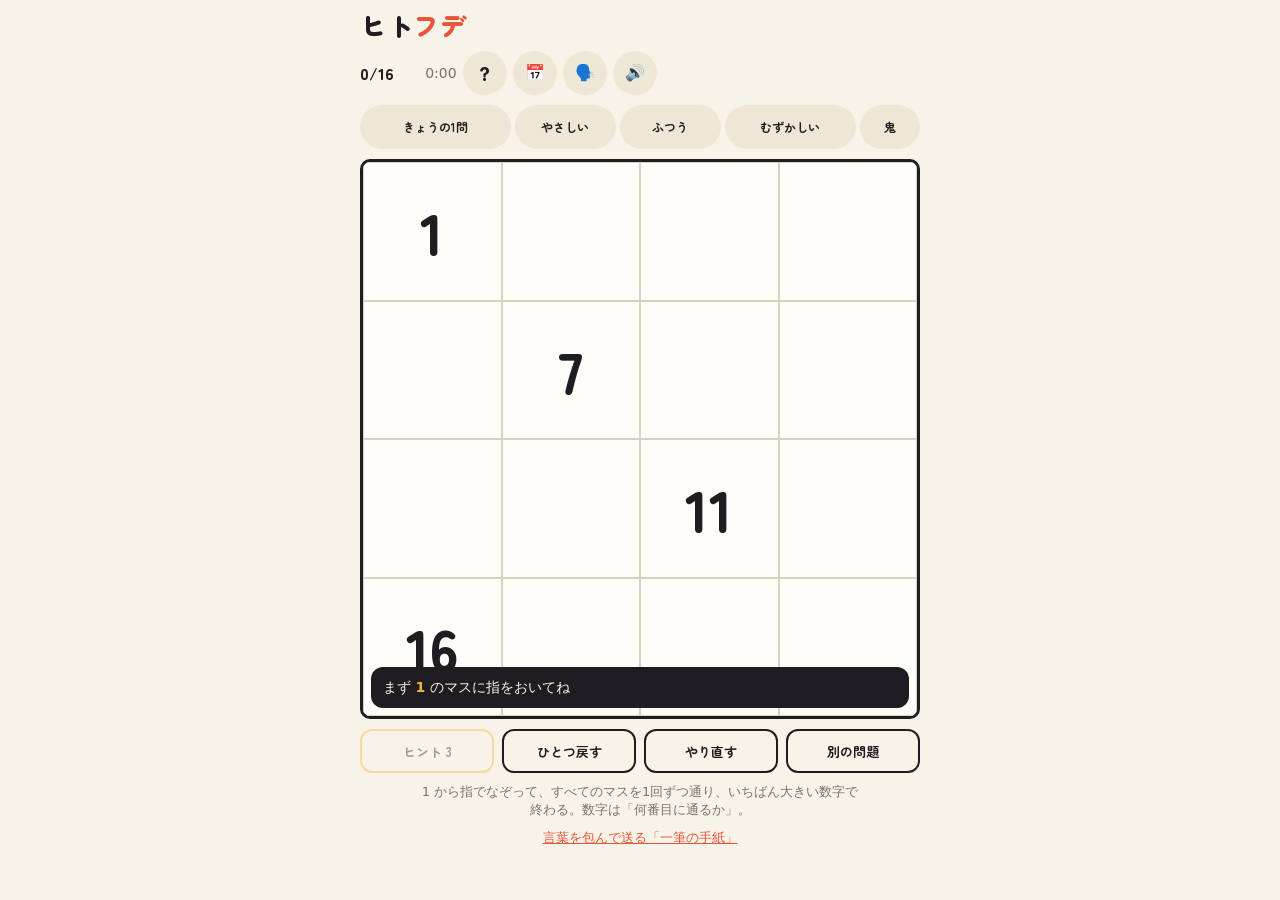
==== commit 400d2960: "Add browser-based puzzle letters with private-by-default reveal" ====
--- a/index.html
+++ b/index.html
@@ -27,7 +27,6 @@
 :root{
   --bg:#f8f3e8; --fg:#1f1d22; --muted:#7a7468; --line:#d9d2c3; --cell:#fffdf8;
   --acc:#e8553a; --acc2:#2a9d9b; --acc3:#f6b53a; --ok:#2a9d6b; --pill:#efe7d6;
-  --hint-ink:#1f1d22;
   --font-display:"Zen Maru Gothic","Hiragino Maru Gothic ProN","Hiragino Sans","Noto Sans JP",system-ui,sans-serif;
   --font-body:"Hiragino Sans","Noto Sans JP",system-ui,-apple-system,sans-serif;
 }
@@ -68,12 +67,6 @@
 .c.vis .n{background:transparent;color:#fff}
 .c .k{position:absolute;left:4px;top:2px;font-size:.5em;font-weight:700;color:var(--fg);opacity:.55;z-index:2;line-height:1;font-variant-numeric:tabular-nums}
 .c.head .k{opacity:1;color:var(--acc);font-size:.62em}
-.c.target{box-shadow:inset 0 0 0 3px var(--acc2)}
-.c.start::after{content:'ここから';position:absolute;bottom:1px;left:0;right:0;text-align:center;
-  font:700 9px/1.2 var(--font-body);color:var(--acc2)}
-.play-context{width:100%;max-width:560px;display:flex;flex-wrap:wrap;align-items:baseline;justify-content:space-between;gap:4px 12px;font-size:13px;line-height:1.5}
-#playLabel{color:var(--muted)}
-#nextClue{font-weight:700}
 #count{font-family:var(--font-display);font-weight:900;color:var(--fg);font-size:16px}
 #langtag{font-size:16px;min-width:1.2em}
 .c.bad{animation:shake .25s}
@@ -89,10 +82,10 @@
 #svg .draw{stroke-dasharray:1000;stroke-dashoffset:1000;animation:draw 1.1s ease-out forwards}
 @keyframes draw{to{stroke-dashoffset:0}}
 #fx{position:absolute;inset:0;width:100%;height:100%;pointer-events:none;z-index:6}
-.completion{opacity:0;transform:scale(.96)}
-.completion.in{animation:rise .45s cubic-bezier(.2,1.3,.4,1) .35s forwards}
+.done{opacity:0;transform:scale(.96)}
+.done.in{animation:rise .45s cubic-bezier(.2,1.3,.4,1) .35s forwards}
 @keyframes rise{to{opacity:1;transform:scale(1)}}
-.completion h2{animation:none}
+.done h2{animation:none}
 .iconbtn{border:0;background:var(--pill);color:var(--fg);width:44px;height:44px;flex:0 0 44px;border-radius:999px;font-size:16px;cursor:pointer;line-height:1}
 .iconbtn[aria-pressed="false"]{opacity:.5}
 #tab-oni{flex:.55}
@@ -103,10 +96,6 @@
 .c.glow{animation:glow 1s ease-in-out 3;box-shadow:inset 0 0 0 4px var(--acc3)}
 @keyframes glow{50%{box-shadow:inset 0 0 0 4px var(--acc3),0 0 18px 4px var(--acc3)}}
 .c.wrong{box-shadow:inset 0 0 0 4px var(--acc)}
-.hint-marker{position:absolute;right:3px;top:3px;z-index:3;min-width:1.4em;padding:2px;border-radius:50%;
-  background:var(--acc3);color:var(--hint-ink);font:700 12px/1.2 var(--font-body);text-align:center;pointer-events:none}
-.hint-status{margin:0;padding:8px 12px;max-width:560px;box-sizing:border-box;border-radius:10px;
-  background:var(--pill);color:var(--fg);font-size:13px;line-height:1.5;text-align:center}
 .loading{position:absolute;inset:0;display:flex;flex-direction:column;align-items:center;justify-content:center;gap:10px;background:var(--cell);z-index:7;color:var(--muted);font-family:var(--font-display)}
 .loading p{margin:0}
 .spin{width:44px;height:44px;flex:0 0 44px;border-radius:50%;border:4px solid var(--line);border-top-color:var(--acc);animation:sp .8s linear infinite}
@@ -133,22 +122,18 @@
 .hint{color:var(--muted);font-size:13px;text-align:center;max-width:440px;margin:0}
 .hint.compact{display:none}
 .top,.tabs,.bar{max-width:560px}
-.completion{position:absolute;inset:0;display:flex;flex-direction:column;align-items:center;justify-content:center;gap:8px;
+.done{position:absolute;inset:0;display:flex;flex-direction:column;align-items:center;justify-content:center;gap:8px;
   background:color-mix(in srgb,var(--bg) 88%,transparent);border-radius:10px;z-index:5;text-align:center;padding:16px}
-.completion h2{font-family:var(--font-display);font-weight:900;font-size:28px;margin:0;color:var(--acc)}
-.completion p{margin:0;font-variant-numeric:tabular-nums}
-#doneNote{font-size:13px;color:var(--muted);line-height:1.5}
-.textbtn{border:0;background:transparent;color:var(--fg);font:inherit;font-size:13px;min-height:44px;padding:8px 12px;cursor:pointer;text-decoration:underline;text-underline-offset:3px}
-.review-actions{width:100%;max-width:560px;display:flex;gap:8px}
-.review-actions .btn{flex:1}
-.completion .row{display:flex;width:100%;max-width:360px;gap:8px;flex-wrap:wrap;justify-content:center}
-.completion .row .btn{flex:1 1 calc(50% - 8px);min-height:48px}
+.done h2{font-family:var(--font-display);font-weight:900;font-size:28px;margin:0;color:var(--acc)}
+.done p{margin:0;font-variant-numeric:tabular-nums}
+.done .row{display:flex;width:100%;max-width:360px;gap:8px;flex-wrap:wrap;justify-content:center}
+.done .row .btn{flex:1 1 calc(50% - 8px);min-height:48px}
 .credits{max-width:560px;width:100%;display:flex;flex-wrap:wrap;justify-content:center;gap:12px;font-size:12px;color:var(--muted);padding-bottom:12px}
 .credits a{color:inherit;overflow-wrap:anywhere}
 .toast{position:fixed;left:50%;bottom:calc(20px + env(safe-area-inset-bottom,0px));transform:translateX(-50%);
   background:var(--fg);color:var(--bg);padding:8px 14px;border-radius:999px;font-size:13px;opacity:0;transition:opacity .2s;pointer-events:none}
 .toast.show{opacity:1}
-@media (prefers-reduced-motion:reduce){.spin,.c.glow,.c.bad,.c.just,.c.hit .n,.c.win,#svg .head,#svg .draw{animation:none}.toast{transition:none}.completion{opacity:1;transform:none}.completion.in{animation:none}#svg .draw{stroke-dashoffset:0}}
+@media (prefers-reduced-motion:reduce){.spin,.c.glow,.c.bad,.c.just,.c.hit .n,.c.win,#svg .head,#svg .draw{animation:none}.toast{transition:none}.done{opacity:1;transform:none}}
 </style>
 </head>
 <body>
@@ -170,7 +155,6 @@
   <p class="hint" style="margin-top:6px">きょうの1問をクリアした日に色がつきます。連続日数がストリーク。</p>
 </div>
 <div class="banner" id="challenge" hidden></div>
-<div class="play-context"><span id="playLabel"></span><span id="nextClue"></span></div>
 <div class="boardwrap">
   <div class="board" id="board">
     <div class="cells" id="cells"></div>
@@ -182,32 +166,26 @@
       <button class="btn" id="retryGeneration">同じ問題でもう一度</button>
       <button class="btn" id="leaveGeneration">ふつうで遊ぶ</button>
     </div>
-    <div class="completion" id="done" hidden>
-      <h2>ひと筆、完成！</h2>
-      <p id="doneNote"></p>
+    <div class="done" id="done" hidden>
+      <h2>クリア！</h2>
       <p id="doneText"></p>
       <div class="row">
-        <button class="btn primary" id="next">もう一問</button>
-        <button class="btn" id="share">結果をコピー</button>
+        <button class="btn primary" id="share">結果をコピー</button>
         <button class="btn" id="dare">対戦を挑む</button>
         <button class="btn" id="copyDare">リンクをコピー</button>
+        <button class="btn" id="next">つぎの問題</button>
       </div>
-      <button class="textbtn" id="viewPath">完成した線を見る</button>
     </div>
   </div>
 </div>
-<div class="review-actions" id="reviewActions" hidden>
-  <button class="btn" id="showResult">結果に戻る</button>
-  <button class="btn primary" id="reviewNext">もう一問</button>
-</div>
-<div class="bar" id="playActions">
+<div class="bar">
   <button class="btn" id="hint">ヒント <span id="hintLeft">3</span></button>
   <button class="btn" id="undo">ひとつ戻す</button>
   <button class="btn" id="clear">やり直す</button>
   <button class="btn" id="new">別の問題</button>
 </div>
-<p class="hint-status" id="hintStatus" role="status" hidden></p>
 <p class="hint" id="instructions">1 から指でなぞって、すべてのマスを1回ずつ通り、いちばん大きい数字で終わる。数字は「何番目に通るか」。</p>
+<p class="hint" style="text-align:center"><a href="letter.html" style="color:var(--acc)">言葉を包んで送る「一筆の手紙」</a></p>
 <footer class="credits" id="credits" hidden aria-label="制作者・作品一覧"></footer>
 <div class="toast" id="toast" role="status"></div>
 </main>
@@ -366,7 +344,6 @@
 
 // ---------- fx (confetti on canvas) ----------
 const FX={cv:null,cx:null,parts:[],raf:0,
-  stop(){cancelAnimationFrame(this.raf);this.raf=0;this.parts=[];if(this.cx)this.cx.clearRect(0,0,this.cv.width,this.cv.height)},
   burst(n=90){
     this.cv=this.cv||$('fx');const r=this.cv.getBoundingClientRect();this.cv.width=r.width*devicePixelRatio;this.cv.height=r.height*devicePixelRatio;
     this.cx=this.cv.getContext('2d');this.cx.setTransform(devicePixelRatio,0,0,devicePixelRatio,0,0);
@@ -398,18 +375,13 @@
 let genToken=0;
 function newGame(m,forcedSeed){
   mode=m;const tok=++genToken;
-  cancelGeneration();endGesture();clearHint();FX.stop();
+  cancelGeneration();endGesture();
   seed=forcedSeed!==undefined?forcedSeed:(m==='daily'?todayKey():(Date.now()^Math.floor(Math.random()*1e9))>>>0);
   const [R,C]=SIZES[m];
   puz=null;route=[];finished=false;finalMs=null;drawing=false;activePointer=null;lastPointer=null;mistakes=0;hintsLeft=HINTS;hintsUsed=0;VOICE.stop();
   if(!(forcedSeed!==undefined&&rival&&rival.seed===seed))rival=null;
   $('challenge').hidden=!rival;if(rival)$('challenge').innerHTML=`⚔️ 対戦中：相手のタイム <strong>${fmt(rival.ms)}</strong> を超えろ`;
   $('done').hidden=true;$('done').classList.remove('in');
-  $('reviewActions').hidden=true;$('playActions').hidden=false;
-  $('instructions').hidden=false;
-  $('undo').disabled=false;$('clear').disabled=false;
-  $('playLabel').textContent=m==='easy'?'さくっと一問':LABEL[m];
-  $('nextClue').textContent='問題を準備中…';
   $('generationError').hidden=true;$('cells').replaceChildren();$('svg').replaceChildren();$('coach')?.remove();
   fitBoard();
   for(const b of document.querySelectorAll('.tab'))b.setAttribute('aria-selected',String(b.dataset.mode===m));
@@ -423,33 +395,28 @@
     $('loading').hidden=false;
     return genAsync(R,C,diff,seed).then(apply).catch(()=>{
       if(tok!==genToken)return;
-      $('loading').hidden=true;$('generationError').hidden=false;$('nextClue').textContent='もう一度お試しください';syncHint();
+      $('loading').hidden=true;$('generationError').hidden=false;syncHint();
     });
   }
   $('loading').hidden=true;apply(makePuzzle(R,C,diff,mulberry32(seed)));return Promise.resolve();
 }
-function syncHint(){$('hintLeft').textContent=hintsLeft;$('hint').disabled=finished||!puz||hintsLeft<=0||mode==='tutorial'||!!document.querySelector('.hint-marker')}
-function clearHint(){
-  for(const cell of $('cells').children){cell.classList.remove('glow','wrong');cell.querySelector('.hint-marker')?.remove()}
-  $('hintStatus').hidden=true;$('hintStatus').textContent='';syncHint();
-}
+function syncHint(){$('hintLeft').textContent=hintsLeft;$('hint').disabled=!puz||hintsLeft<=0||mode==='tutorial'}
 function useHint(){
-  if(finished||!puz||hintsLeft<=0||mode==='tutorial'||document.querySelector('.hint-marker'))return;
+  if(finished||!puz||hintsLeft<=0)return;
   const sol=puz.path;
   let ok=0;while(ok<route.length&&route[ok][0]===sol[ok][0]&&route[ok][1]===sol[ok][1])ok++;
-  const next=sol[ok];if(!next)return;
-  const corrected=ok<route.length;
-  clearHint();
-  if(corrected){route=route.slice(0,ok);drawRoute()}
-  const cell=$('cells').children[next[0]*puz.C+next[1]];
-  cell.classList.add('glow');
-  const marker=document.createElement('span');marker.className='hint-marker';marker.textContent=ok+1;
-  marker.setAttribute('aria-label',`${ok+1}番目に進むマス`);cell.appendChild(marker);
-  $('hintStatus').textContent=(corrected?`${ok}マス目まで戻しました。`:'')+`${ok+1}番目は、色と数字の目印があるマスです。`;
-  $('hintStatus').hidden=false;
+  const cells=$('cells').children;
+  for(const d of cells)d.classList.remove('glow','wrong');
+  if(ok<route.length){
+    route=route.slice(0,ok);drawRoute();toast(`${ok}マス目までは正解。そこから違う道です`);
+    const lastOk=route[route.length-1];if(lastOk)cells[lastOk[0]*puz.C+lastOk[1]].classList.add('wrong');
+  }else{
+    const nx=sol[route.length];if(!nx)return;
+    const d=cells[nx[0]*puz.C+nx[1]];d.classList.add('glow');d.addEventListener('animationend',()=>d.classList.remove('glow'),{once:true});
+    toast(`${route.length+1}番目はここ`);
+  }
   hintsLeft--;hintsUsed++;syncHint();SFX.init();SFX.tone(1318.5,{type:'sine',dur:0.35,vol:0.4});
   if(!t0)startTimer();
-  cell.scrollIntoView({block:'nearest',inline:'nearest',behavior:matchMedia('(prefers-reduced-motion: reduce)').matches?'auto':'smooth'});
 }
 const COACH=[
   'まず <b>1</b> のマスに指をおいてね',
@@ -486,8 +453,6 @@
 }
 function drawRoute(opts={}){
   const {R,C}=puz;const svg=$('svg');
-  // Use only visible clues and the current step count; never reveal the solution here.
-  const next=Array.from(puz.clues.values()).filter(k=>k>route.length).sort((a,b)=>a-b)[0];
   const pts=route.map(([r,c])=>[(c+0.5)*100/C,(r+0.5)*100/R]);
   const w=Math.max(2.5,100/C*0.34);
   const acc=getComputedStyle(document.documentElement).getPropertyValue('--acc').trim()||'#e8553a';
@@ -498,28 +463,25 @@
   const order=new Map(route.map(([r,c],i)=>[r+','+c,i+1]));const headKey=route.length?route[route.length-1].join(','):null;
   for(const d of $('cells').children){const key=d.dataset.r+','+d.dataset.c;const i=order.get(key);
     d.classList.toggle('vis',i!==undefined);d.classList.toggle('head',key===headKey);
-    d.classList.toggle('target',!finished&&puz.clues.get(key)===next);
-    d.classList.toggle('start',!route.length&&puz.clues.get(key)===1);
     let k=d.querySelector('.k');
     if(i!==undefined&&!puz.clues.has(key)){if(!k){k=document.createElement('span');k.className='k';d.appendChild(k)}k.textContent=i}
     else if(k)k.remove();}
   $('count').textContent=`${route.length}/${R*C}`;
-  $('nextClue').textContent=route.length===R*C?'すべてのマスが、一本の線に。':!route.length?'「1」からなぞってスタート':`次の数字 ${next} まで、あと ${next-route.length} マス`;
   if(mode==='tutorial')coach();
 }
 function cellAt(x,y){const el=document.elementFromPoint(x,y);return el&&el.closest('.c')}
 function tryStep(r,c){
   if(finished||!puz)return;
   const last=route[route.length-1];
-  if(!last){ if(puz.clues.get(r+','+c)===1){clearHint();route.push([r,c]);startTimer();drawRoute();SFX.start();VOICE.say(1);popCell(r,c,'just');buzz(8)}else{flash(r,c);SFX.bad()};return }
+  if(!last){ if(puz.clues.get(r+','+c)===1){route.push([r,c]);startTimer();drawRoute();SFX.start();VOICE.say(1);popCell(r,c,'just');buzz(8)}else{flash(r,c);SFX.bad()};return }
   if(last[0]===r&&last[1]===c)return;
   const prev=route[route.length-2];
-  if(prev&&prev[0]===r&&prev[1]===c){clearHint();route.pop();drawRoute();SFX.back(route.length-1);return}   // backtrack
+  if(prev&&prev[0]===r&&prev[1]===c){route.pop();drawRoute();SFX.back(route.length-1);return}   // backtrack
   if(Math.abs(last[0]-r)+Math.abs(last[1]-c)!==1)return;
   if(route.some(p=>p[0]===r&&p[1]===c)){mistakes++;flash(r,c);SFX.bad();return}
   const k=puz.clues.get(r+','+c),step=route.length+1;
   if(k!==undefined&&k!==step){mistakes++;flash(r,c);SFX.bad();buzz([20,30,20]);toast(`そのマスは ${k} 番目`);return}
-  clearHint();route.push([r,c]);drawRoute();
+  route.push([r,c]);drawRoute();
   const i=route.length-1;
   VOICE.say(i+1);
   if(k!==undefined){SFX.hit(i);popCell(r,c,'hit');buzz(15)}else{SFX.step(i);popCell(r,c,'just');buzz(6)}
@@ -530,30 +492,21 @@
 function finish(){
   if(finished||!puz)return;
   finalMs=Math.max(0,Date.now()-t0);finished=true;clearInterval(timerId);
-  const ms=finalMs;$('timer').textContent=fmt(ms);syncHint();
-  const best=store.get('best:'+mode);
-  const improved=typeof best==='number'&&ms<best;
-  if(mode!=='tutorial'){if(best===null||improved){store.set('best:'+mode,ms);$('best').hidden=false;$('best').textContent='ベスト '+fmt(ms)}}
+  const ms=finalMs;$('timer').textContent=fmt(ms);
+  if(mode!=='tutorial'){const best=store.get('best:'+mode);if(best===null||ms<best){store.set('best:'+mode,ms);$('best').hidden=false;$('best').textContent='ベスト '+fmt(ms)}}
   if(mode==='tutorial')store.set('tut',1);
   document.getElementById('coach')?.remove();
   if(mode==='daily')store.set('daily:'+seed,ms);
-  $('doneNote').textContent=mode==='tutorial'?'準備できました。さくっと一問へ。':improved?'自己ベストを更新！':hintsUsed===0?'ヒントなしで、つながりました。':'考えた道が、一本につながりました。';
-  const help=hintsUsed?`  ヒント ${hintsUsed}回`:'';
+  const perfect=(mistakes===0&&hintsUsed===0?'  ✨パーフェクト':`  ミス${mistakes}`)+(hintsUsed?`  💡${hintsUsed}`:'');
   let verdict='';
   if(rival){verdict=ms<rival.ms?`🏆 勝ち！ 相手 ${fmt(rival.ms)}`:ms===rival.ms?`🤝 引き分け ${fmt(rival.ms)}`:`😵 負け… 相手 ${fmt(rival.ms)}`}
-  $('doneText').innerHTML=`${LABEL[mode]} ${puz.R}×${puz.C}  ${fmt(ms)}${help}`+(verdict?`<br><span class="verdict">${verdict}</span>`:'');
+  $('doneText').innerHTML=`${LABEL[mode]} ${puz.R}×${puz.C}  ${fmt(ms)}${perfect}`+(verdict?`<br><span class="verdict">${verdict}</span>`:'');
   updateStreak();
   SFX.clear();buzz([30,40,30,40,80]);
   drawRoute({draw:true});
   const cells=$('cells').children;route.forEach(([r,c],i)=>{const d=cells[r*puz.C+c];d.classList.remove('win');d.style.animationDelay=(i*18)+'ms';void d.offsetWidth;d.classList.add('win')});
-  const completedToken=genToken;
-  if(!matchMedia('(prefers-reduced-motion: reduce)').matches){
-    for(const [delay,n] of [[250,110],[650,60]])setTimeout(()=>{if(genToken===completedToken&&finished)FX.burst(n)},delay);
-  }
-  $('next').textContent=mode==='tutorial'?'さくっと一問へ':'もう一問';$('reviewNext').textContent=$('next').textContent;
-  $('dare').hidden=mode==='tutorial';$('copyDare').hidden=mode==='tutorial';
-  $('undo').disabled=true;$('clear').disabled=true;
-  $('playActions').hidden=true;$('instructions').hidden=true;
+  setTimeout(()=>FX.burst(110),250);setTimeout(()=>FX.burst(60),650);
+  $('next').textContent=mode==='tutorial'?'きょうの1問へ':'つぎの問題';$('dare').hidden=mode==='tutorial';$('copyDare').hidden=mode==='tutorial';
   $('share').textContent=rival?'対戦結果を返信':'結果をコピー';
   const dn=$('done');dn.hidden=false;dn.classList.remove('in');void dn.offsetWidth;dn.classList.add('in');
 }
@@ -681,23 +634,12 @@
 board.addEventListener('lostpointercapture',releasePointer);
 $('retryGeneration').onclick=()=>newGame(mode,seed);
 $('leaveGeneration').onclick=()=>newGame('medium');
-$('undo').onclick=()=>{if(finished||!puz)return;clearHint();route.pop();drawRoute()};
-$('clear').onclick=()=>{if(finished||!puz)return;clearHint();route=[];drawRoute();VOICE.stop()};
+$('undo').onclick=()=>{if(finished||!puz)return;route.pop();drawRoute()};
+$('clear').onclick=()=>{if(finished||!puz)return;route=[];drawRoute();VOICE.stop()};
 $('new').onclick=()=>newGame(mode==='daily'||mode==='tutorial'?'medium':mode);
 $('hint').onclick=useHint;
 $('help').onclick=()=>newGame('tutorial');
-function playNext(){return newGame(mode==='tutorial'?'easy':mode==='daily'?'medium':mode)}
-$('next').onclick=playNext;$('reviewNext').onclick=playNext;
-$('viewPath').onclick=()=>{
-  if(!finished)return;
-  $('done').hidden=true;$('playActions').hidden=true;$('reviewActions').hidden=false;
-  $('showResult').focus({preventScroll:true});
-};
-$('showResult').onclick=()=>{
-  if(!finished)return;
-  $('done').hidden=false;$('reviewActions').hidden=true;
-  $('viewPath').focus({preventScroll:true});
-};
+$('next').onclick=()=>newGame(mode==='tutorial'?'daily':mode==='daily'?'medium':mode);
 async function copy(txt,okMsg){
   try{
     if(!navigator.clipboard?.writeText)throw new Error('clipboard unavailable');
@@ -780,7 +722,7 @@
   const m=/^#c-([emhdo])-(\d+)-(\d+)$/.exec(location.hash||'');
   if(m){const md={e:'easy',m:'medium',h:'hard',d:'daily',o:'oni'}[m[1]];rival={seed:+m[2],ms:+m[3]*1000};newGame(md,+m[2]);toast('対戦モード：相手のタイムに挑戦！');return}
   if(data&&data.seed&&data.mode){rival=data.rival||null;newGame(data.mode,data.seed).then(()=>{if(!puz)return;route=data.route||[];if(route.length)startTimer();drawRoute()})}
-  else newGame(store.get('tut')?'easy':'tutorial');
+  else newGame(store.get('tut')?'daily':'tutorial');
 }
 window.claude?.hot?.snapshot?.(()=>({mode,seed,route,rival}));
 window.claude?.hot?.ready?window.claude.hot.ready(start):start(window.claude?.hot?.data??{});
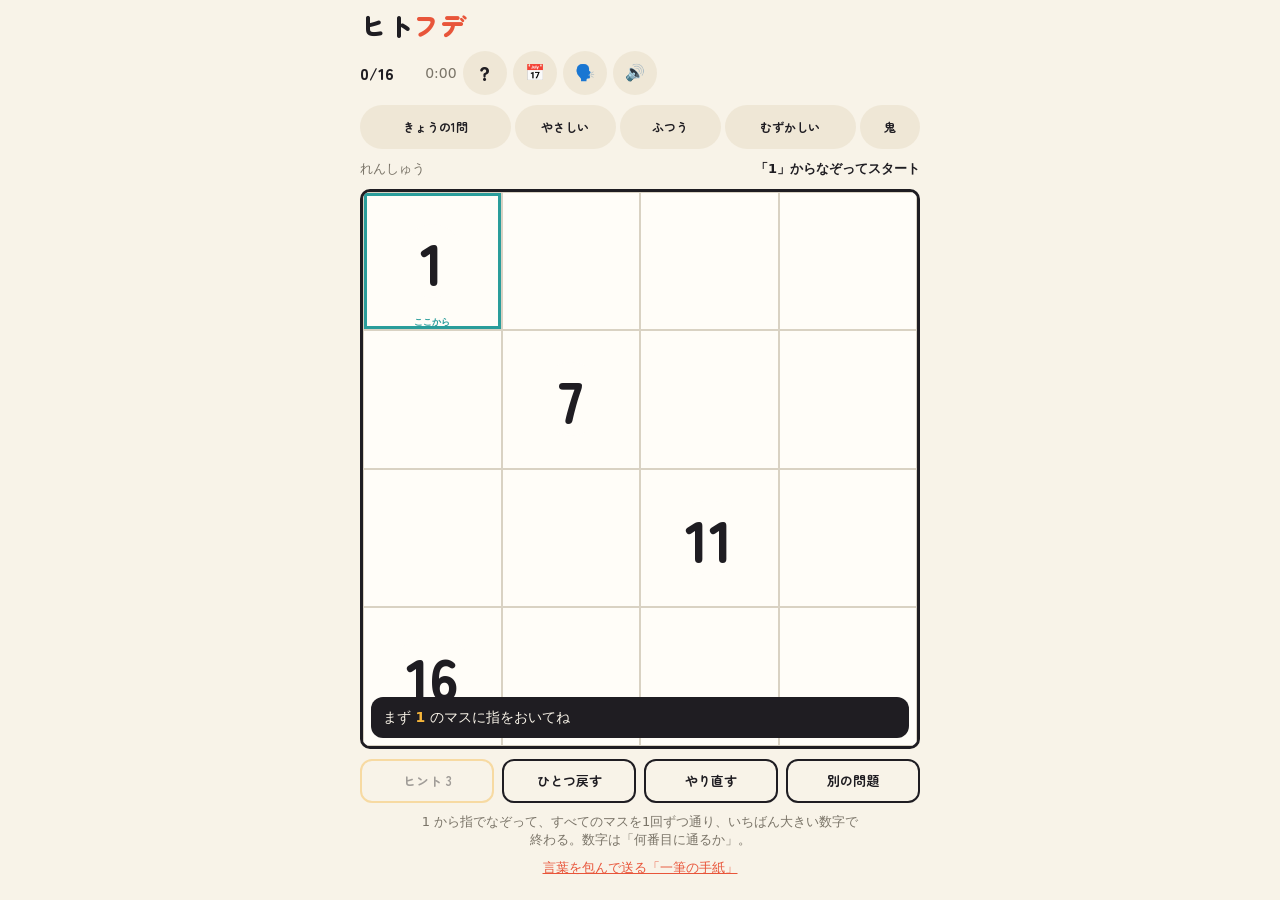
==== commit a0500371: "Merge c2799cda36bc4bf4e5db170c31cce4f80f85592d into 797690efeb9cb375da7f35baf9a58ae5bb595f49" ====
--- a/index.html
+++ b/index.html
@@ -27,6 +27,7 @@
 :root{
   --bg:#f8f3e8; --fg:#1f1d22; --muted:#7a7468; --line:#d9d2c3; --cell:#fffdf8;
   --acc:#e8553a; --acc2:#2a9d9b; --acc3:#f6b53a; --ok:#2a9d6b; --pill:#efe7d6;
+  --hint-ink:#1f1d22;
   --font-display:"Zen Maru Gothic","Hiragino Maru Gothic ProN","Hiragino Sans","Noto Sans JP",system-ui,sans-serif;
   --font-body:"Hiragino Sans","Noto Sans JP",system-ui,-apple-system,sans-serif;
 }
@@ -67,6 +68,12 @@
 .c.vis .n{background:transparent;color:#fff}
 .c .k{position:absolute;left:4px;top:2px;font-size:.5em;font-weight:700;color:var(--fg);opacity:.55;z-index:2;line-height:1;font-variant-numeric:tabular-nums}
 .c.head .k{opacity:1;color:var(--acc);font-size:.62em}
+.c.target{box-shadow:inset 0 0 0 3px var(--acc2)}
+.c.start::after{content:'ここから';position:absolute;bottom:1px;left:0;right:0;text-align:center;
+  font:700 9px/1.2 var(--font-body);color:var(--acc2)}
+.play-context{width:100%;max-width:560px;display:flex;flex-wrap:wrap;align-items:baseline;justify-content:space-between;gap:4px 12px;font-size:13px;line-height:1.5}
+#playLabel{color:var(--muted)}
+#nextClue{font-weight:700}
 #count{font-family:var(--font-display);font-weight:900;color:var(--fg);font-size:16px}
 #langtag{font-size:16px;min-width:1.2em}
 .c.bad{animation:shake .25s}
@@ -82,10 +89,10 @@
 #svg .draw{stroke-dasharray:1000;stroke-dashoffset:1000;animation:draw 1.1s ease-out forwards}
 @keyframes draw{to{stroke-dashoffset:0}}
 #fx{position:absolute;inset:0;width:100%;height:100%;pointer-events:none;z-index:6}
-.done{opacity:0;transform:scale(.96)}
-.done.in{animation:rise .45s cubic-bezier(.2,1.3,.4,1) .35s forwards}
+.completion{opacity:0;transform:scale(.96)}
+.completion.in{animation:rise .45s cubic-bezier(.2,1.3,.4,1) .35s forwards}
 @keyframes rise{to{opacity:1;transform:scale(1)}}
-.done h2{animation:none}
+.completion h2{animation:none}
 .iconbtn{border:0;background:var(--pill);color:var(--fg);width:44px;height:44px;flex:0 0 44px;border-radius:999px;font-size:16px;cursor:pointer;line-height:1}
 .iconbtn[aria-pressed="false"]{opacity:.5}
 #tab-oni{flex:.55}
@@ -96,6 +103,10 @@
 .c.glow{animation:glow 1s ease-in-out 3;box-shadow:inset 0 0 0 4px var(--acc3)}
 @keyframes glow{50%{box-shadow:inset 0 0 0 4px var(--acc3),0 0 18px 4px var(--acc3)}}
 .c.wrong{box-shadow:inset 0 0 0 4px var(--acc)}
+.hint-marker{position:absolute;right:3px;top:3px;z-index:3;min-width:1.4em;padding:2px;border-radius:50%;
+  background:var(--acc3);color:var(--hint-ink);font:700 12px/1.2 var(--font-body);text-align:center;pointer-events:none}
+.hint-status{margin:0;padding:8px 12px;max-width:560px;box-sizing:border-box;border-radius:10px;
+  background:var(--pill);color:var(--fg);font-size:13px;line-height:1.5;text-align:center}
 .loading{position:absolute;inset:0;display:flex;flex-direction:column;align-items:center;justify-content:center;gap:10px;background:var(--cell);z-index:7;color:var(--muted);font-family:var(--font-display)}
 .loading p{margin:0}
 .spin{width:44px;height:44px;flex:0 0 44px;border-radius:50%;border:4px solid var(--line);border-top-color:var(--acc);animation:sp .8s linear infinite}
@@ -122,18 +133,22 @@
 .hint{color:var(--muted);font-size:13px;text-align:center;max-width:440px;margin:0}
 .hint.compact{display:none}
 .top,.tabs,.bar{max-width:560px}
-.done{position:absolute;inset:0;display:flex;flex-direction:column;align-items:center;justify-content:center;gap:8px;
+.completion{position:absolute;inset:0;display:flex;flex-direction:column;align-items:center;justify-content:center;gap:8px;
   background:color-mix(in srgb,var(--bg) 88%,transparent);border-radius:10px;z-index:5;text-align:center;padding:16px}
-.done h2{font-family:var(--font-display);font-weight:900;font-size:28px;margin:0;color:var(--acc)}
-.done p{margin:0;font-variant-numeric:tabular-nums}
-.done .row{display:flex;width:100%;max-width:360px;gap:8px;flex-wrap:wrap;justify-content:center}
-.done .row .btn{flex:1 1 calc(50% - 8px);min-height:48px}
+.completion h2{font-family:var(--font-display);font-weight:900;font-size:28px;margin:0;color:var(--acc)}
+.completion p{margin:0;font-variant-numeric:tabular-nums}
+#doneNote{font-size:13px;color:var(--muted);line-height:1.5}
+.textbtn{border:0;background:transparent;color:var(--fg);font:inherit;font-size:13px;min-height:44px;padding:8px 12px;cursor:pointer;text-decoration:underline;text-underline-offset:3px}
+.review-actions{width:100%;max-width:560px;display:flex;gap:8px}
+.review-actions .btn{flex:1}
+.completion .row{display:flex;width:100%;max-width:360px;gap:8px;flex-wrap:wrap;justify-content:center}
+.completion .row .btn{flex:1 1 calc(50% - 8px);min-height:48px}
 .credits{max-width:560px;width:100%;display:flex;flex-wrap:wrap;justify-content:center;gap:12px;font-size:12px;color:var(--muted);padding-bottom:12px}
 .credits a{color:inherit;overflow-wrap:anywhere}
 .toast{position:fixed;left:50%;bottom:calc(20px + env(safe-area-inset-bottom,0px));transform:translateX(-50%);
   background:var(--fg);color:var(--bg);padding:8px 14px;border-radius:999px;font-size:13px;opacity:0;transition:opacity .2s;pointer-events:none}
 .toast.show{opacity:1}
-@media (prefers-reduced-motion:reduce){.spin,.c.glow,.c.bad,.c.just,.c.hit .n,.c.win,#svg .head,#svg .draw{animation:none}.toast{transition:none}.done{opacity:1;transform:none}}
+@media (prefers-reduced-motion:reduce){.spin,.c.glow,.c.bad,.c.just,.c.hit .n,.c.win,#svg .head,#svg .draw{animation:none}.toast{transition:none}.completion{opacity:1;transform:none}.completion.in{animation:none}#svg .draw{stroke-dashoffset:0}}
 </style>
 </head>
 <body>
@@ -155,6 +170,7 @@
   <p class="hint" style="margin-top:6px">きょうの1問をクリアした日に色がつきます。連続日数がストリーク。</p>
 </div>
 <div class="banner" id="challenge" hidden></div>
+<div class="play-context"><span id="playLabel"></span><span id="nextClue"></span></div>
 <div class="boardwrap">
   <div class="board" id="board">
     <div class="cells" id="cells"></div>
@@ -166,24 +182,31 @@
       <button class="btn" id="retryGeneration">同じ問題でもう一度</button>
       <button class="btn" id="leaveGeneration">ふつうで遊ぶ</button>
     </div>
-    <div class="done" id="done" hidden>
-      <h2>クリア！</h2>
+    <div class="completion" id="done" hidden>
+      <h2>ひと筆、完成！</h2>
+      <p id="doneNote"></p>
       <p id="doneText"></p>
       <div class="row">
-        <button class="btn primary" id="share">結果をコピー</button>
+        <button class="btn primary" id="next">もう一問</button>
+        <button class="btn" id="share">結果をコピー</button>
         <button class="btn" id="dare">対戦を挑む</button>
         <button class="btn" id="copyDare">リンクをコピー</button>
-        <button class="btn" id="next">つぎの問題</button>
       </div>
+      <button class="textbtn" id="viewPath">完成した線を見る</button>
     </div>
   </div>
 </div>
-<div class="bar">
+<div class="review-actions" id="reviewActions" hidden>
+  <button class="btn" id="showResult">結果に戻る</button>
+  <button class="btn primary" id="reviewNext">もう一問</button>
+</div>
+<div class="bar" id="playActions">
   <button class="btn" id="hint">ヒント <span id="hintLeft">3</span></button>
   <button class="btn" id="undo">ひとつ戻す</button>
   <button class="btn" id="clear">やり直す</button>
   <button class="btn" id="new">別の問題</button>
 </div>
+<p class="hint-status" id="hintStatus" role="status" hidden></p>
 <p class="hint" id="instructions">1 から指でなぞって、すべてのマスを1回ずつ通り、いちばん大きい数字で終わる。数字は「何番目に通るか」。</p>
 <p class="hint" style="text-align:center"><a href="letter.html" style="color:var(--acc)">言葉を包んで送る「一筆の手紙」</a></p>
 <footer class="credits" id="credits" hidden aria-label="制作者・作品一覧"></footer>
@@ -344,6 +367,7 @@
 
 // ---------- fx (confetti on canvas) ----------
 const FX={cv:null,cx:null,parts:[],raf:0,
+  stop(){cancelAnimationFrame(this.raf);this.raf=0;this.parts=[];if(this.cx)this.cx.clearRect(0,0,this.cv.width,this.cv.height)},
   burst(n=90){
     this.cv=this.cv||$('fx');const r=this.cv.getBoundingClientRect();this.cv.width=r.width*devicePixelRatio;this.cv.height=r.height*devicePixelRatio;
     this.cx=this.cv.getContext('2d');this.cx.setTransform(devicePixelRatio,0,0,devicePixelRatio,0,0);
@@ -375,13 +399,18 @@
 let genToken=0;
 function newGame(m,forcedSeed){
   mode=m;const tok=++genToken;
-  cancelGeneration();endGesture();
+  cancelGeneration();endGesture();clearHint();FX.stop();
   seed=forcedSeed!==undefined?forcedSeed:(m==='daily'?todayKey():(Date.now()^Math.floor(Math.random()*1e9))>>>0);
   const [R,C]=SIZES[m];
   puz=null;route=[];finished=false;finalMs=null;drawing=false;activePointer=null;lastPointer=null;mistakes=0;hintsLeft=HINTS;hintsUsed=0;VOICE.stop();
   if(!(forcedSeed!==undefined&&rival&&rival.seed===seed))rival=null;
   $('challenge').hidden=!rival;if(rival)$('challenge').innerHTML=`⚔️ 対戦中：相手のタイム <strong>${fmt(rival.ms)}</strong> を超えろ`;
   $('done').hidden=true;$('done').classList.remove('in');
+  $('reviewActions').hidden=true;$('playActions').hidden=false;
+  $('instructions').hidden=false;
+  $('undo').disabled=false;$('clear').disabled=false;
+  $('playLabel').textContent=m==='easy'?'さくっと一問':LABEL[m];
+  $('nextClue').textContent='問題を準備中…';
   $('generationError').hidden=true;$('cells').replaceChildren();$('svg').replaceChildren();$('coach')?.remove();
   fitBoard();
   for(const b of document.querySelectorAll('.tab'))b.setAttribute('aria-selected',String(b.dataset.mode===m));
@@ -395,28 +424,33 @@
     $('loading').hidden=false;
     return genAsync(R,C,diff,seed).then(apply).catch(()=>{
       if(tok!==genToken)return;
-      $('loading').hidden=true;$('generationError').hidden=false;syncHint();
+      $('loading').hidden=true;$('generationError').hidden=false;$('nextClue').textContent='もう一度お試しください';syncHint();
     });
   }
   $('loading').hidden=true;apply(makePuzzle(R,C,diff,mulberry32(seed)));return Promise.resolve();
 }
-function syncHint(){$('hintLeft').textContent=hintsLeft;$('hint').disabled=!puz||hintsLeft<=0||mode==='tutorial'}
+function syncHint(){$('hintLeft').textContent=hintsLeft;$('hint').disabled=finished||!puz||hintsLeft<=0||mode==='tutorial'||!!document.querySelector('.hint-marker')}
+function clearHint(){
+  for(const cell of $('cells').children){cell.classList.remove('glow','wrong');cell.querySelector('.hint-marker')?.remove()}
+  $('hintStatus').hidden=true;$('hintStatus').textContent='';syncHint();
+}
 function useHint(){
-  if(finished||!puz||hintsLeft<=0)return;
+  if(finished||!puz||hintsLeft<=0||mode==='tutorial'||document.querySelector('.hint-marker'))return;
   const sol=puz.path;
   let ok=0;while(ok<route.length&&route[ok][0]===sol[ok][0]&&route[ok][1]===sol[ok][1])ok++;
-  const cells=$('cells').children;
-  for(const d of cells)d.classList.remove('glow','wrong');
-  if(ok<route.length){
-    route=route.slice(0,ok);drawRoute();toast(`${ok}マス目までは正解。そこから違う道です`);
-    const lastOk=route[route.length-1];if(lastOk)cells[lastOk[0]*puz.C+lastOk[1]].classList.add('wrong');
-  }else{
-    const nx=sol[route.length];if(!nx)return;
-    const d=cells[nx[0]*puz.C+nx[1]];d.classList.add('glow');d.addEventListener('animationend',()=>d.classList.remove('glow'),{once:true});
-    toast(`${route.length+1}番目はここ`);
-  }
+  const next=sol[ok];if(!next)return;
+  const corrected=ok<route.length;
+  clearHint();
+  if(corrected){route=route.slice(0,ok);drawRoute()}
+  const cell=$('cells').children[next[0]*puz.C+next[1]];
+  cell.classList.add('glow');
+  const marker=document.createElement('span');marker.className='hint-marker';marker.textContent=ok+1;
+  marker.setAttribute('aria-label',`${ok+1}番目に進むマス`);cell.appendChild(marker);
+  $('hintStatus').textContent=(corrected?`${ok}マス目まで戻しました。`:'')+`${ok+1}番目は、色と数字の目印があるマスです。`;
+  $('hintStatus').hidden=false;
   hintsLeft--;hintsUsed++;syncHint();SFX.init();SFX.tone(1318.5,{type:'sine',dur:0.35,vol:0.4});
   if(!t0)startTimer();
+  cell.scrollIntoView({block:'nearest',inline:'nearest',behavior:matchMedia('(prefers-reduced-motion: reduce)').matches?'auto':'smooth'});
 }
 const COACH=[
   'まず <b>1</b> のマスに指をおいてね',
@@ -453,6 +487,8 @@
 }
 function drawRoute(opts={}){
   const {R,C}=puz;const svg=$('svg');
+  // Use only visible clues and the current step count; never reveal the solution here.
+  const next=Array.from(puz.clues.values()).filter(k=>k>route.length).sort((a,b)=>a-b)[0];
   const pts=route.map(([r,c])=>[(c+0.5)*100/C,(r+0.5)*100/R]);
   const w=Math.max(2.5,100/C*0.34);
   const acc=getComputedStyle(document.documentElement).getPropertyValue('--acc').trim()||'#e8553a';
@@ -463,25 +499,28 @@
   const order=new Map(route.map(([r,c],i)=>[r+','+c,i+1]));const headKey=route.length?route[route.length-1].join(','):null;
   for(const d of $('cells').children){const key=d.dataset.r+','+d.dataset.c;const i=order.get(key);
     d.classList.toggle('vis',i!==undefined);d.classList.toggle('head',key===headKey);
+    d.classList.toggle('target',!finished&&puz.clues.get(key)===next);
+    d.classList.toggle('start',!route.length&&puz.clues.get(key)===1);
     let k=d.querySelector('.k');
     if(i!==undefined&&!puz.clues.has(key)){if(!k){k=document.createElement('span');k.className='k';d.appendChild(k)}k.textContent=i}
     else if(k)k.remove();}
   $('count').textContent=`${route.length}/${R*C}`;
+  $('nextClue').textContent=route.length===R*C?'すべてのマスが、一本の線に。':!route.length?'「1」からなぞってスタート':`次の数字 ${next} まで、あと ${next-route.length} マス`;
   if(mode==='tutorial')coach();
 }
 function cellAt(x,y){const el=document.elementFromPoint(x,y);return el&&el.closest('.c')}
 function tryStep(r,c){
   if(finished||!puz)return;
   const last=route[route.length-1];
-  if(!last){ if(puz.clues.get(r+','+c)===1){route.push([r,c]);startTimer();drawRoute();SFX.start();VOICE.say(1);popCell(r,c,'just');buzz(8)}else{flash(r,c);SFX.bad()};return }
+  if(!last){ if(puz.clues.get(r+','+c)===1){clearHint();route.push([r,c]);startTimer();drawRoute();SFX.start();VOICE.say(1);popCell(r,c,'just');buzz(8)}else{flash(r,c);SFX.bad()};return }
   if(last[0]===r&&last[1]===c)return;
   const prev=route[route.length-2];
-  if(prev&&prev[0]===r&&prev[1]===c){route.pop();drawRoute();SFX.back(route.length-1);return}   // backtrack
+  if(prev&&prev[0]===r&&prev[1]===c){clearHint();route.pop();drawRoute();SFX.back(route.length-1);return}   // backtrack
   if(Math.abs(last[0]-r)+Math.abs(last[1]-c)!==1)return;
   if(route.some(p=>p[0]===r&&p[1]===c)){mistakes++;flash(r,c);SFX.bad();return}
   const k=puz.clues.get(r+','+c),step=route.length+1;
   if(k!==undefined&&k!==step){mistakes++;flash(r,c);SFX.bad();buzz([20,30,20]);toast(`そのマスは ${k} 番目`);return}
-  route.push([r,c]);drawRoute();
+  clearHint();route.push([r,c]);drawRoute();
   const i=route.length-1;
   VOICE.say(i+1);
   if(k!==undefined){SFX.hit(i);popCell(r,c,'hit');buzz(15)}else{SFX.step(i);popCell(r,c,'just');buzz(6)}
@@ -492,21 +531,30 @@
 function finish(){
   if(finished||!puz)return;
   finalMs=Math.max(0,Date.now()-t0);finished=true;clearInterval(timerId);
-  const ms=finalMs;$('timer').textContent=fmt(ms);
-  if(mode!=='tutorial'){const best=store.get('best:'+mode);if(best===null||ms<best){store.set('best:'+mode,ms);$('best').hidden=false;$('best').textContent='ベスト '+fmt(ms)}}
+  const ms=finalMs;$('timer').textContent=fmt(ms);syncHint();
+  const best=store.get('best:'+mode);
+  const improved=typeof best==='number'&&ms<best;
+  if(mode!=='tutorial'){if(best===null||improved){store.set('best:'+mode,ms);$('best').hidden=false;$('best').textContent='ベスト '+fmt(ms)}}
   if(mode==='tutorial')store.set('tut',1);
   document.getElementById('coach')?.remove();
   if(mode==='daily')store.set('daily:'+seed,ms);
-  const perfect=(mistakes===0&&hintsUsed===0?'  ✨パーフェクト':`  ミス${mistakes}`)+(hintsUsed?`  💡${hintsUsed}`:'');
+  $('doneNote').textContent=mode==='tutorial'?'準備できました。さくっと一問へ。':improved?'自己ベストを更新！':hintsUsed===0?'ヒントなしで、つながりました。':'考えた道が、一本につながりました。';
+  const help=hintsUsed?`  ヒント ${hintsUsed}回`:'';
   let verdict='';
   if(rival){verdict=ms<rival.ms?`🏆 勝ち！ 相手 ${fmt(rival.ms)}`:ms===rival.ms?`🤝 引き分け ${fmt(rival.ms)}`:`😵 負け… 相手 ${fmt(rival.ms)}`}
-  $('doneText').innerHTML=`${LABEL[mode]} ${puz.R}×${puz.C}  ${fmt(ms)}${perfect}`+(verdict?`<br><span class="verdict">${verdict}</span>`:'');
+  $('doneText').innerHTML=`${LABEL[mode]} ${puz.R}×${puz.C}  ${fmt(ms)}${help}`+(verdict?`<br><span class="verdict">${verdict}</span>`:'');
   updateStreak();
   SFX.clear();buzz([30,40,30,40,80]);
   drawRoute({draw:true});
   const cells=$('cells').children;route.forEach(([r,c],i)=>{const d=cells[r*puz.C+c];d.classList.remove('win');d.style.animationDelay=(i*18)+'ms';void d.offsetWidth;d.classList.add('win')});
-  setTimeout(()=>FX.burst(110),250);setTimeout(()=>FX.burst(60),650);
-  $('next').textContent=mode==='tutorial'?'きょうの1問へ':'つぎの問題';$('dare').hidden=mode==='tutorial';$('copyDare').hidden=mode==='tutorial';
+  const completedToken=genToken;
+  if(!matchMedia('(prefers-reduced-motion: reduce)').matches){
+    for(const [delay,n] of [[250,110],[650,60]])setTimeout(()=>{if(genToken===completedToken&&finished)FX.burst(n)},delay);
+  }
+  $('next').textContent=mode==='tutorial'?'さくっと一問へ':'もう一問';$('reviewNext').textContent=$('next').textContent;
+  $('dare').hidden=mode==='tutorial';$('copyDare').hidden=mode==='tutorial';
+  $('undo').disabled=true;$('clear').disabled=true;
+  $('playActions').hidden=true;$('instructions').hidden=true;
   $('share').textContent=rival?'対戦結果を返信':'結果をコピー';
   const dn=$('done');dn.hidden=false;dn.classList.remove('in');void dn.offsetWidth;dn.classList.add('in');
 }
@@ -634,12 +682,23 @@
 board.addEventListener('lostpointercapture',releasePointer);
 $('retryGeneration').onclick=()=>newGame(mode,seed);
 $('leaveGeneration').onclick=()=>newGame('medium');
-$('undo').onclick=()=>{if(finished||!puz)return;route.pop();drawRoute()};
-$('clear').onclick=()=>{if(finished||!puz)return;route=[];drawRoute();VOICE.stop()};
+$('undo').onclick=()=>{if(finished||!puz)return;clearHint();route.pop();drawRoute()};
+$('clear').onclick=()=>{if(finished||!puz)return;clearHint();route=[];drawRoute();VOICE.stop()};
 $('new').onclick=()=>newGame(mode==='daily'||mode==='tutorial'?'medium':mode);
 $('hint').onclick=useHint;
 $('help').onclick=()=>newGame('tutorial');
-$('next').onclick=()=>newGame(mode==='tutorial'?'daily':mode==='daily'?'medium':mode);
+function playNext(){return newGame(mode==='tutorial'?'easy':mode==='daily'?'medium':mode)}
+$('next').onclick=playNext;$('reviewNext').onclick=playNext;
+$('viewPath').onclick=()=>{
+  if(!finished)return;
+  $('done').hidden=true;$('playActions').hidden=true;$('reviewActions').hidden=false;
+  $('showResult').focus({preventScroll:true});
+};
+$('showResult').onclick=()=>{
+  if(!finished)return;
+  $('done').hidden=false;$('reviewActions').hidden=true;
+  $('viewPath').focus({preventScroll:true});
+};
 async function copy(txt,okMsg){
   try{
     if(!navigator.clipboard?.writeText)throw new Error('clipboard unavailable');
@@ -722,7 +781,7 @@
   const m=/^#c-([emhdo])-(\d+)-(\d+)$/.exec(location.hash||'');
   if(m){const md={e:'easy',m:'medium',h:'hard',d:'daily',o:'oni'}[m[1]];rival={seed:+m[2],ms:+m[3]*1000};newGame(md,+m[2]);toast('対戦モード：相手のタイムに挑戦！');return}
   if(data&&data.seed&&data.mode){rival=data.rival||null;newGame(data.mode,data.seed).then(()=>{if(!puz)return;route=data.route||[];if(route.length)startTimer();drawRoute()})}
-  else newGame(store.get('tut')?'daily':'tutorial');
+  else newGame(store.get('tut')?'easy':'tutorial');
 }
 window.claude?.hot?.snapshot?.(()=>({mode,seed,route,rival}));
 window.claude?.hot?.ready?window.claude.hot.ready(start):start(window.claude?.hot?.data??{});
